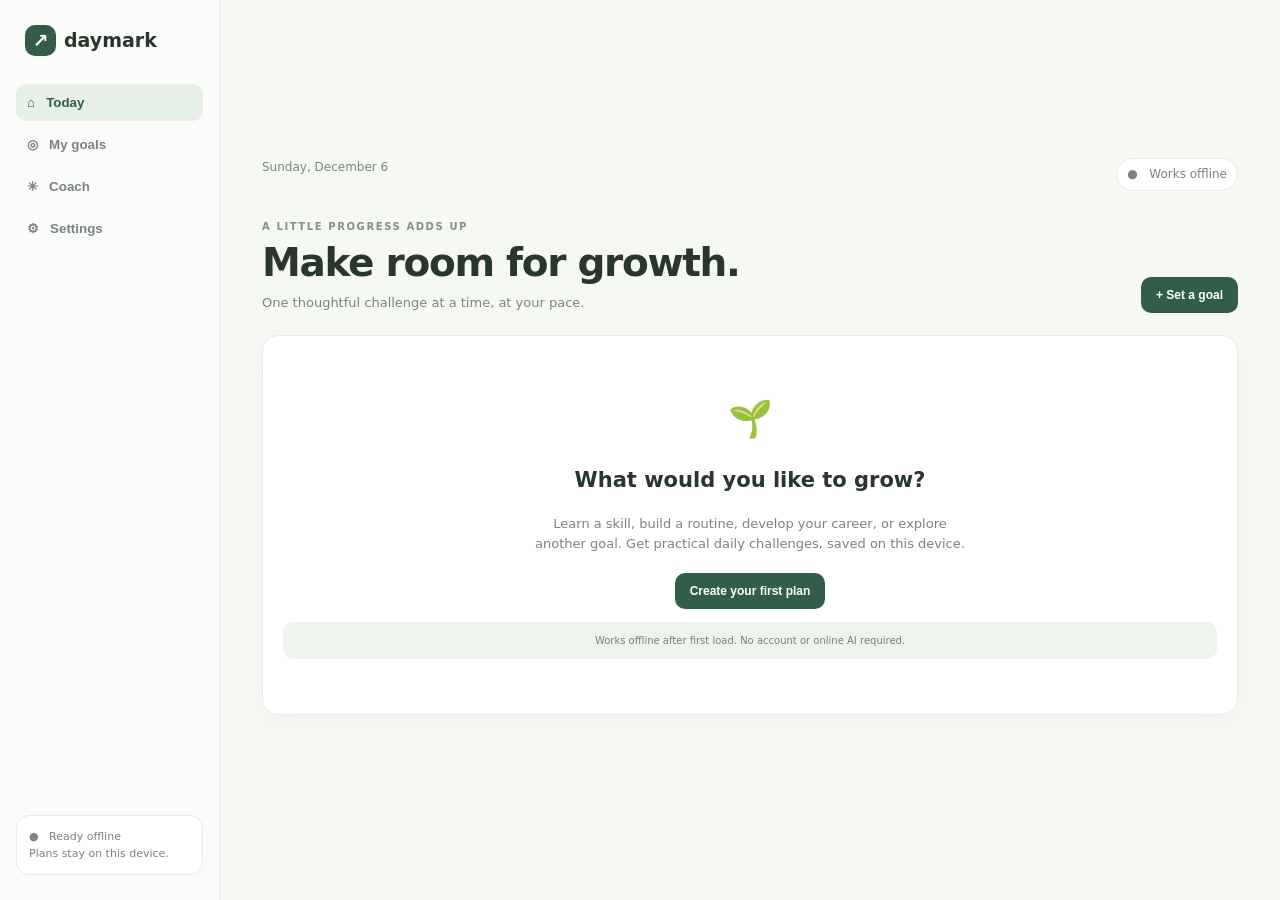
==== index.html @ a89426cc "Add offline Daymark static site" ====
<!doctype html>
<html lang="en"><meta charset="utf-8"><meta name="viewport" content="width=device-width,initial-scale=1"><meta name="theme-color" content="#f6f8f4"><title>Daymark — grow at your pace</title>
<style>
:root{--ink:#28362e;--muted:#78857e;--green:#315d4a;--mint:#e6f0e8;--paper:#f6f8f4;--line:#e6ebe5}*{box-sizing:border-box}body{margin:0;background:var(--paper);color:var(--ink);font:15px/1.55 system-ui,-apple-system,"Segoe UI",sans-serif}.app{min-height:100vh;display:grid;grid-template-columns:220px 1fr}.side{padding:25px 16px;border-right:1px solid var(--line);background:#fbfcfa;display:flex;flex-direction:column}.brand{font-size:19px;font-weight:800;padding:0 9px 28px}.logo{display:inline-grid;place-items:center;background:var(--green);color:white;width:31px;height:31px;border-radius:10px;margin-right:8px}.nav{display:grid;gap:5px}.nav button{border:0;background:none;border-radius:10px;text-align:left;padding:11px;color:var(--muted);font-weight:650;cursor:pointer}.nav button.active,.nav button:hover{background:var(--mint);color:var(--green)}.offline{margin-top:auto;border:1px solid var(--line);background:white;padding:12px;border-radius:13px;color:var(--muted);font-size:11px}.main{width:min(1120px,100%);margin:auto;padding:28px 42px 55px}.top{display:flex;justify-content:space-between;color:var(--muted);font-size:12px;margin-bottom:28px}.pill{background:white;border:1px solid var(--line);border-radius:30px;padding:6px 10px}.welcome{display:flex;justify-content:space-between;align-items:end;gap:15px;margin-bottom:22px}.eyebrow{font-size:10px;letter-spacing:1.6px;color:#829087;font-weight:750}.welcome h1,.title{font-size:clamp(27px,4vw,39px);letter-spacing:-1.3px;line-height:1.15;margin:7px 0}.welcome p,.intro{font-size:13px;color:var(--muted);margin:0}.btn{border:0;background:var(--green);color:white;padding:11px 15px;border-radius:10px;font-size:12px;font-weight:700;cursor:pointer}.btn.light{background:white;color:var(--green);border:1px solid var(--line)}.grid{display:grid;grid-template-columns:1.65fr .8fr;gap:16px}.hero{background:var(--green);color:white;padding:23px;border-radius:18px;min-height:250px}.hero small{font-size:10px;letter-spacing:1px;color:#d5e2d9}.hero h2{font-size:24px;line-height:1.2;margin:18px 0 7px}.hero p{font-size:13px;color:#d9e5dc}.proof{font-size:11px;background:#ffffff16;border-radius:9px;padding:9px;margin-top:14px}.herofoot{display:flex;align-items:center;justify-content:space-between;margin-top:15px;gap:10px}.hero .btn{background:#d9ef8b;color:#29382e}.card{background:white;border:1px solid var(--line);border-radius:16px;padding:18px;box-shadow:0 8px 28px #20322708}.right{display:grid;gap:12px;align-content:start}.card h3{font-size:13px;margin:0}.num{font-size:29px;font-weight:800;margin:10px 0}.bar{height:7px;background:#edf1ec;border-radius:8px;overflow:hidden}.bar i{display:block;height:100%;background:#79a58a}.meta{display:flex;justify-content:space-between;color:var(--muted);font-size:10px;margin-top:8px}.section{display:flex;justify-content:space-between;margin:24px 0 10px}.section h2{font-size:16px;margin:0}.link{border:0;background:none;color:var(--green);font-weight:700;cursor:pointer}.steps{display:grid;gap:8px}.step{display:grid;grid-template-columns:30px 1fr auto;gap:10px;align-items:center;background:white;border:1px solid var(--line);border-radius:12px;padding:11px}.idx{width:29px;height:29px;border-radius:9px;background:#f0f3ef;display:grid;place-items:center;font-size:11px}.step h3{font-size:12px;margin:0}.step p{font-size:10px;color:var(--muted);margin:2px 0 0}.state{font-size:10px;color:var(--muted)}.empty{text-align:center;padding:55px 20px}.empty h2{font-size:21px}.empty p{font-size:13px;color:var(--muted);max-width:430px;margin:0 auto 18px}.note{font-size:10px;color:#748078;background:#eff3ed;padding:11px;border-radius:10px;margin-top:13px}.field{display:grid;gap:6px;margin:13px 0}.field label{font-size:10px;text-transform:uppercase;font-weight:750;letter-spacing:.7px}.field input,.field select,.field textarea,.chatinput{width:100%;padding:11px;border:1px solid var(--line);border-radius:10px;background:#fcfdfb;font:12px system-ui}.form{max-width:720px;padding:23px}.formgrid{display:grid;grid-template-columns:1fr 1fr;gap:4px 15px}.full{grid-column:1/-1}.goals{display:grid;grid-template-columns:repeat(auto-fit,minmax(245px,1fr));gap:12px}.goal{display:flex;align-items:center;justify-content:space-between}.goal small{display:block;color:var(--muted);font-size:10px}.goal button{border:0;background:none;cursor:pointer;color:var(--muted)}.chat{max-width:720px;padding:0;overflow:hidden}.msgs{height:330px;padding:17px;overflow:auto;display:flex;flex-direction:column;gap:10px}.bubble{max-width:82%;background:#eff3ed;border-radius:12px;padding:10px;font-size:12px}.bubble.you{align-self:end;background:var(--green);color:white}.chat form{display:flex;gap:8px;padding:12px;border-top:1px solid var(--line)}.chat form input{flex:1}.settings{max-width:650px}.setting{display:flex;justify-content:space-between;align-items:center;padding:13px 0;border-bottom:1px solid var(--line)}.setting:last-child{border:0}.setting small{display:block;color:var(--muted);font-size:10px}.toast{position:fixed;bottom:20px;left:50%;transform:translate(-50%,15px);opacity:0;background:#24372e;color:white;padding:10px 15px;border-radius:10px;font-size:12px;transition:.2s}.toast.show{opacity:1;transform:translate(-50%,0)}@media(max-width:780px){.app{grid-template-columns:65px 1fr}.side{padding:17px 6px}.brand{font-size:0;padding:0 9px 22px}.nav button{text-align:center;font-size:10px;padding:9px 1px}.main{padding:22px 18px}.grid{grid-template-columns:1fr}.right{grid-template-columns:1fr 1fr}.right>:last-child{grid-column:1/-1}}@media(max-width:540px){.app{display:block}.side{position:fixed;z-index:4;bottom:0;left:0;right:0;height:60px;padding:4px;border:0;border-top:1px solid var(--line)}.brand,.offline{display:none}.nav{display:flex;justify-content:space-around}.nav button{flex:1}.main{padding:17px 13px 78px}.welcome{align-items:start}.welcome .btn{padding:9px;font-size:10px}.hero{padding:18px}.herofoot{align-items:start;flex-direction:column}.right{grid-template-columns:1fr}.right>:last-child{grid-column:auto}.formgrid{grid-template-columns:1fr}.full{grid-column:auto}.step{grid-template-columns:30px 1fr}.state{grid-column:2}}
</style>
<div class="app"><aside class="side"><div class="brand"><span class="logo">↗</span>daymark</div><div class="nav" id="nav"><button class="active" data-page="home">⌂ &nbsp; Today</button><button data-page="goals">◎ &nbsp; My goals</button><button data-page="coach">✳ &nbsp; Coach</button><button data-page="settings">⚙ &nbsp; Settings</button></div><div class="offline">● &nbsp; Ready offline<br>Plans stay on this device.</div></aside><main class="main"><header class="top"><span id="date"></span><span class="pill">● &nbsp; Works offline</span></header><div id="view"></div></main></div><div class="toast" id="toast"></div>
<script>
(()=>{const K="daymark.v1";let D;try{D=JSON.parse(localStorage.getItem(K))||{goals:[],name:"You",chat:[]}}catch{D={goals:[],name:"You",chat:[]}}let page="home";const $=s=>document.querySelector(s),safe=s=>String(s||"").replace(/[&<>"]/g,x=>({"&":"&amp;","<":"&lt;",">":"&gt;",'"':"&quot;"}[x])),save=()=>localStorage.setItem(K,JSON.stringify(D)),now=()=>{let d=new Date;return d.getFullYear()+"-"+String(d.getMonth()+1).padStart(2,"0")+"-"+String(d.getDate()).padStart(2,"0")},elapsed=g=>Math.max(0,Math.floor((new Date(now())-new Date(g.start+"T00:00:00"))/86400000)),stats=g=>({day:Math.min(g.days,elapsed(g)+1),pct:Math.min(100,Math.round(g.done.length/g.days*100))});
const kinds={learning:"Learning",fitness:"Fitness",wellbeing:"Wellbeing",creative:"Creative practice",career:"Career growth",general:"Personal growth"};
const sets={
learning:[["Map your starting point","Write what you know about {g}, what feels unclear, and one outcome you want.","A short baseline note and one question."],["Learn one core idea","Choose a trusted beginner lesson on {g}. Spend {m} minutes on one concept, then explain it in your own words.","A short explanation in your notes."],["Practice with an example","Apply one idea about {g} to a small example. Use a worked example if new to it.","Your example and one thing learned."],["Recall from memory","Close your notes and list key ideas about {g} you remember. Check and correct gaps.","A recall list and one correction."],["Build a tiny project","Make one small artifact using what you learned about {g}. Keep it finishable today.","A saved file, draft, or photo."],["Review and connect","Write how two ideas about {g} connect and where you could use them.","Two connected ideas and one use."],["Rest and reflect","Take a lighter day. Choose one topic to revisit next week.","A short reflection and next topic."]],
fitness:[["Set a comfortable baseline","Note your goal for {g}, available equipment, and how movement feels today. Don’t test your maximum.","A brief baseline note."],["Practice easy movement","Spend {m} minutes on gentle, familiar movement related to {g}. Keep effort comfortable. Stop for pain, dizziness, or unusual breathlessness.","Record movement, time, and how it felt."],["Strength at easy effort","Choose one familiar exercise supporting {g}. Do 2 easy sets, stopping well before strain. Skip anything painful.","Exercise, sets, and comfort level."],["Recover and move gently","Take a recovery day: easy walking or comfortable mobility for {m} minutes. Skip movements that hurt.","What you did and how you feel."],["Repeat and notice","Repeat a familiar, pain-free movement. Focus on steady technique, not doing more.","One thing that felt easier."],["Choose a small progression","Pick one modest change for next week, such as a little more time.","Your change and why it feels manageable."],["Rest and reflect","Rest or take an easy walk. Notice energy, soreness, and enjoyment.","A short recovery check-in."]],
wellbeing:[["Notice your routine","For {g}, note what your day looks like and one small realistic change.","Current routine and chosen change."],["Try one gentle practice","Try a low-risk practice related to {g} for {m} minutes. Stop if it causes discomfort or distress.","What you tried and how it felt."],["Make it easier","Change one small thing in your environment that could support {g}.","Describe the change and if it helped."],["Check in with yourself","Notice how the routine affects you. Keep what feels useful; change what does not.","One useful observation."],["Repeat what worked","Repeat the most manageable practice related to {g}.","What you repeated and why."],["Plan for a busy day","Create a two-minute version of your {g} routine for low-energy days.","Write your fallback plan."],["Reflect and reset","Review the week without judgment. Choose one thing to continue or change.","A next-week intention."]],
creative:[["Collect inspiration","Find three references related to {g}. Note what draws you to each.","Three references and notes."],["Make a rough draft","Spend {m} minutes making a deliberately rough version of something related to {g}.","Save or photograph the draft."],["Practice one technique","Choose one small technique for {g} and practice it slowly for {m} minutes.","A sample and the technique."],["Make a variation","Change one element of an earlier idea related to {g}.","Save both versions and note the change."],["Finish a tiny piece","Choose a small idea you can finish today. Set a {m}-minute timer.","Your finished small piece."],["Review with curiosity","Write one kind observation and one possible improvement.","One observation and next step."],["Rest and gather ideas","Take a break. Save one idea for next week without developing it.","One saved idea."]],
career:[["Define the target","Describe progress in {g}. Choose one skill, role requirement, or work sample to focus on.","A one-sentence target."],["Study one requirement","Review a reliable job description or resource related to {g}. Identify one recurring skill.","The resource and skill noticed."],["Build evidence","Spend {m} minutes creating or improving a small work sample for that skill.","A saved draft or portfolio note."],["Practice your story","Write a short example of a challenge you handled: situation, action, result.","A short draft."],["Get useful feedback","Review your work against one criterion or ask someone you trust. Avoid sharing private information.","One piece of feedback."],["Improve one detail","Make one focused improvement to your sample or story.","A revision and what changed."],["Review and plan","Choose one next action that fits your available time.","A dated next step."]],
general:[["Make the goal concrete","Describe recognizable progress in {g}. Pick one small action today.","A clear outcome and one action."],["Gather what you need","Identify tools, information, or support needed for {g}. Keep research focused.","A short resource list."],["Take a first step","Spend {m} minutes on the smallest useful action toward {g}.","Record what you completed."],["Notice friction","What made {g} easier or harder? Change one practical obstacle if possible.","One obstacle and adjustment."],["Repeat a useful action","Repeat what helped most with {g}, keeping it small enough to finish.","What you repeated and result."],["Create a milestone","Choose a specific, realistic milestone for {g} next week.","A milestone and target day."],["Reflect and reset","Keep one helpful action and adjust one thing that did not fit.","Reflection and next step."]]};
function task(g,n){let a=(sets[g.type]||sets.general)[(n-1)%7],round=Math.floor((n-1)/7);return{title:a[0]+(round?" · Round "+(round+1):""),desc:a[1].replaceAll("{g}",g.title).replaceAll("{m}",g.minutes+" minutes")+(round?" For this round, build on your earlier attempt: change one detail and notice the difference.":""),proof:a[2]}}function esc(s){return safe(s)}function render(){document.querySelectorAll(".nav button").forEach(b=>b.classList.toggle("active",b.dataset.page===page));({home,goals,coach,settings})[page]()}
function home(){let gs=D.goals.filter(g=>g.active),g=gs.find(x=>!x.done.includes(stats(x).day))||gs[0];if(!g){$("#view").innerHTML='<div class="welcome"><div><div class="eyebrow">A LITTLE PROGRESS ADDS UP</div><h1>Make room for growth.</h1><p>One thoughtful challenge at a time, at your pace.</p></div><button class="btn" data-do="new">+ Set a goal</button></div><div class="card empty"><div style="font-size:36px">🌱</div><h2>What would you like to grow?</h2><p>Learn a skill, build a routine, develop your career, or explore another goal. Get practical daily challenges, saved on this device.</p><button class="btn" data-do="new">Create your first plan</button><div class="note">Works offline after first load. No account or online AI required.</div></div>';return}let s=stats(g),c=task(g,s.day),done=g.done.includes(s.day),rows="";for(let n=1;n<=Math.min(4,g.days);n++){let t=task(g,n),d=g.done.includes(n);rows+='<div class="step"><div class="idx">'+(d?"✓":String(n).padStart(2,"0"))+'</div><div><h3>'+esc(t.title)+'</h3><p>'+esc(t.desc.slice(0,105))+'</p></div><span class="state">'+(d?"Done":n===s.day?"Today":"Upcoming")+"</span></div>"}$("#view").innerHTML='<div class="welcome"><div><div class="eyebrow">A LITTLE PROGRESS ADDS UP</div><h1>Good '+(new Date().getHours()<12?"morning":new Date().getHours()<17?"afternoon":"evening")+', '+esc(D.name||"friend")+'.</h1><p>Keep showing up for what matters to you.</p></div><button class="btn" data-do="new">+ New goal</button></div><div class="grid"><div><article class="hero"><small>TODAY · DAY '+s.day+" OF "+g.days+'</small><h2>'+esc(c.title)+'</h2><p>'+esc(c.desc)+'</p><div class="proof"><b>Done when:</b> '+esc(c.proof)+'</div><div class="herofoot"><button class="btn" data-do="done" data-id="'+g.id+'" '+(done?"disabled":"")+'>'+(done?"Completed ✓":"Mark challenge complete")+'</button><span style="font-size:11px;color:#d0dfd5">'+g.minutes+" min · "+esc(g.title)+'</span></div></article><div class="section"><h2>This week</h2><button class="link" data-page="goals">View plans →</button></div><div class="steps">'+rows+'</div><div class="note">Offline prompts from bundled templates—not expert advice. Fitness challenges are gentle by default; stop if something feels wrong.</div></div><div class="right"><div class="card"><h3>Your journey</h3><div class="num">'+g.done.length+' <span style="font-size:12px;font-weight:500;color:#78857d">of '+g.days+' challenges</span></div><div class="bar"><i style="width:'+s.pct+'%"></i></div><div class="meta"><span>Started '+g.start+'</span><span>'+Math.max(0,g.days-elapsed(g))+' days left</span></div></div><div class="card"><h3>🔥 &nbsp;'+streak(g)+' day streak</h3><span style="font-size:10px;color:#78857d">Progress counts, even after a pause.</span></div><div class="card"><div class="eyebrow">YOUR FOCUS</div><p>'+esc(g.title)+'</p><span style="font-size:10px;color:#78857d">'+kinds[g.type]+" · "+g.minutes+' min/day</span><p><button class="link" data-page="coach">Talk through today →</button></p></div></div></div>'}
function streak(g){let n=0,i=elapsed(g)+1;while(i>0&&g.done.includes(Math.min(i,g.days))){n++;i--}return n}
function goals(){let a=D.goals.filter(g=>g.active),html="";a.forEach(g=>html+='<div class="card goal"><div><b>'+esc(g.title)+'</b><small>'+kinds[g.type]+' · '+g.minutes+" min/day · "+g.done.length+"/"+g.days+' complete</small><div class="bar" style="width:175px;margin-top:8px"><i style="width:'+stats(g).pct+'%"></i></div></div><button data-do="delete" data-id="'+g.id+'">×</button></div>');$("#view").innerHTML='<div class="eyebrow">YOUR PERSONAL PATHS</div><div class="welcome"><div><h1 class="title">My goals</h1><p class="intro">Choose a direction. Your plan can change as you do.</p></div><button class="btn" data-do="new">+ Add a goal</button></div><div class="goals">'+(html||'<div class="card empty"><h2>Your goals will live here</h2><p>Start with one meaningful change.</p><button class="btn" data-do="new">Create a goal</button></div>')+'</div><div class="note">Removing a goal erases its plan and progress from this browser.</div>'}
function form(){let types="";Object.keys(kinds).forEach(k=>types+='<option value="'+k+'">'+kinds[k]+"</option>");$("#view").innerHTML='<div class="eyebrow">MAKE A PLAN THAT FITS YOUR LIFE</div><h1 class="title">What would you like to grow?</h1><p class="intro">A few details make your daily challenges more useful.</p><form class="card form" id="goalform"><div class="formgrid"><div class="field full"><label>Your goal</label><input name="goal" required maxlength="120" placeholder="e.g. Learn data analysis, build upper-body strength"></div><div class="field"><label>Area</label><select name="type">'+types+'</select></div><div class="field"><label>Time frame</label><select name="days"><option value="7">1 week</option><option value="30">1 month</option><option value="60" selected>2 months</option><option value="90">3 months</option><option value="180">6 months</option><option value="365">1 year</option></select></div><div class="field"><label>Time per day</label><select name="minutes"><option>10</option><option>20</option><option selected>30</option><option>45</option><option>60</option></select></div><div class="field"><label>Starting point</label><select name="level"><option>Just starting</option><option>Some experience</option><option>Experienced</option></select></div><div class="field full"><label>What should we take into account? (optional)</label><textarea name="context" maxlength="500" placeholder="Schedule, equipment, resources, preferences, or constraints"></textarea></div></div><button class="btn">Build my plan →</button> <button class="btn light" type="button" data-page="home">Cancel</button><div class="note">Plans use offline templates and your inputs. Practical prompts, not expert or medical advice.</div></form>'}
function coach(){let html=D.chat.map(m=>'<div class="bubble '+(m.you?"you":"")+'">'+esc(m.text)+"</div>").join("");$("#view").innerHTML='<div class="eyebrow">A THOUGHTFUL CHECK-IN</div><h1 class="title">Your coach</h1><p class="intro">An offline reflection guide to make the next step manageable.</p><div class="card chat"><div class="msgs" id="msgs">'+(html||'<div class="bubble">Hi! I can help you reflect on your goal, make a task smaller, or think through a missed day. I use your saved plan and fixed offline prompts.</div>')+'</div><form id="chatform"><input class="chatinput" name="msg" maxlength="500" placeholder="What’s on your mind?" required><button class="btn">Send</button></form></div><div class="note">Fixed offline responses; no AI-generated facts. For specialist questions, consult a trusted source or qualified professional.</div>'}
function settings(){$("#view").innerHTML='<div class="eyebrow">YOUR DEVICE, YOUR DATA</div><h1 class="title">Settings</h1><p class="intro">No account needed. Plans and progress are stored in this browser.</p><div class="card form settings"><div class="setting"><div><b>Display name</b><small>Stored on this device.</small></div><input id="name" value="'+esc(D.name)+'"></div><div class="setting"><div><b>Download a backup</b><small>Export goals and progress as JSON.</small></div><button class="btn light" data-do="export">Export</button></div><div class="setting"><div><b>Restore a backup</b><small>Load a saved Daymark file.</small></div><label class="btn light">Choose file<input id="restore" type="file" accept="application/json" hidden></label></div><div class="setting"><div><b>Clear local data</b><small>Remove goals, plans, and check-ins.</small></div><button class="btn light" data-do="clear">Clear data</button></div></div><div class="note">Data does not sync between devices. Export a backup before clearing browser data.</div>'}
function answer(s){let m=s.toLowerCase(),g=D.goals.find(x=>x.active);if(/miss|skip|behind|failed/.test(m))return"A missed day does not erase progress. Resume with the next planned challenge, or make today’s version smaller. Try a five-minute first step.";if(/hard|difficult|overwhelm|too much/.test(m))return"Try just the first five minutes, split the task, or edit your daily time budget.";if(/easy|advanced|too simple/.test(m))return"Deepen the task by explaining an idea from memory, adding one constraint, or creating a harder example.";if(/offline|private|work/.test(m))return"Your data is saved in this browser on this device. Challenges come from bundled templates; there is no server or online AI chat. Export a backup before clearing browser data.";if(g){let t=task(g,stats(g).day);return'Your focus is "'+g.title+'." Today: '+t.title+". "+t.desc+" Complete it by: "+t.proof}return"Tell me what you want to grow, or create a goal first. I can help make the next step smaller."}
document.querySelectorAll(".nav button").forEach(b=>b.onclick=()=>{page=b.dataset.page;render()});document.body.addEventListener("click",e=>{let b=e.target.closest("[data-do],[data-page]");if(!b)return;if(b.dataset.page){page=b.dataset.page;render()}if(b.dataset.do==="new")form();if(b.dataset.do==="done"){let g=D.goals.find(x=>x.id===b.dataset.id),n=stats(g).day;if(!g.done.includes(n))g.done.push(n);save();render();toast("Challenge complete. Nice work!")}if(b.dataset.do==="delete"){let g=D.goals.find(x=>x.id===b.dataset.id);if(confirm("Remove "+g.title+" and its progress?")){D.goals=D.goals.filter(x=>x!==g);save();render()}}if(b.dataset.do==="export"){let a=document.createElement("a");a.href=URL.createObjectURL(new Blob([JSON.stringify(D,null,2)],{type:"application/json"}));a.download="daymark-backup.json";a.click()}if(b.dataset.do==="clear"&&confirm("Clear all saved goals and progress?")){D={goals:[],name:"You",chat:[]};save();render()}});document.body.addEventListener("submit",e=>{if(e.target.id==="goalform"){e.preventDefault();let f=new FormData(e.target),title=String(f.get("goal")).trim();D.goals.unshift({id:Math.random().toString(36).slice(2),title,type:f.get("type"),days:+f.get("days"),minutes:+f.get("minutes"),level:f.get("level"),context:f.get("context"),start:now(),done:[],active:true});save();page="home";render();toast("Plan ready. Start small!")}if(e.target.id==="chatform"){e.preventDefault();let msg=new FormData(e.target).get("msg");D.chat.push({you:true,text:msg},{you:false,text:answer(msg)});D.chat=D.chat.slice(-40);save();render()}});document.body.addEventListener("change",e=>{if(e.target.id==="name"){D.name=e.target.value.trim()||"You";save()}if(e.target.id==="restore"&&e.target.files[0]){let r=new FileReader;r.onload=()=>{try{let d=JSON.parse(r.result);if(!Array.isArray(d.goals))throw 0;D=d;save();render()}catch{toast("Could not read backup")}};r.readAsText(e.target.files[0])}});function toast(s){let x=$("#toast");x.textContent=s;x.classList.add("show");setTimeout(()=>x.classList.remove("show"),2200)}$("#date").textContent=new Intl.DateTimeFormat(undefined,{weekday:"long",month:"long",day:"numeric"}).format(new Date);render()})();
</script><script>if("serviceWorker"in navigator)window.addEventListener("load",()=>navigator.serviceWorker.register("./sw.js"));</script></body></html>
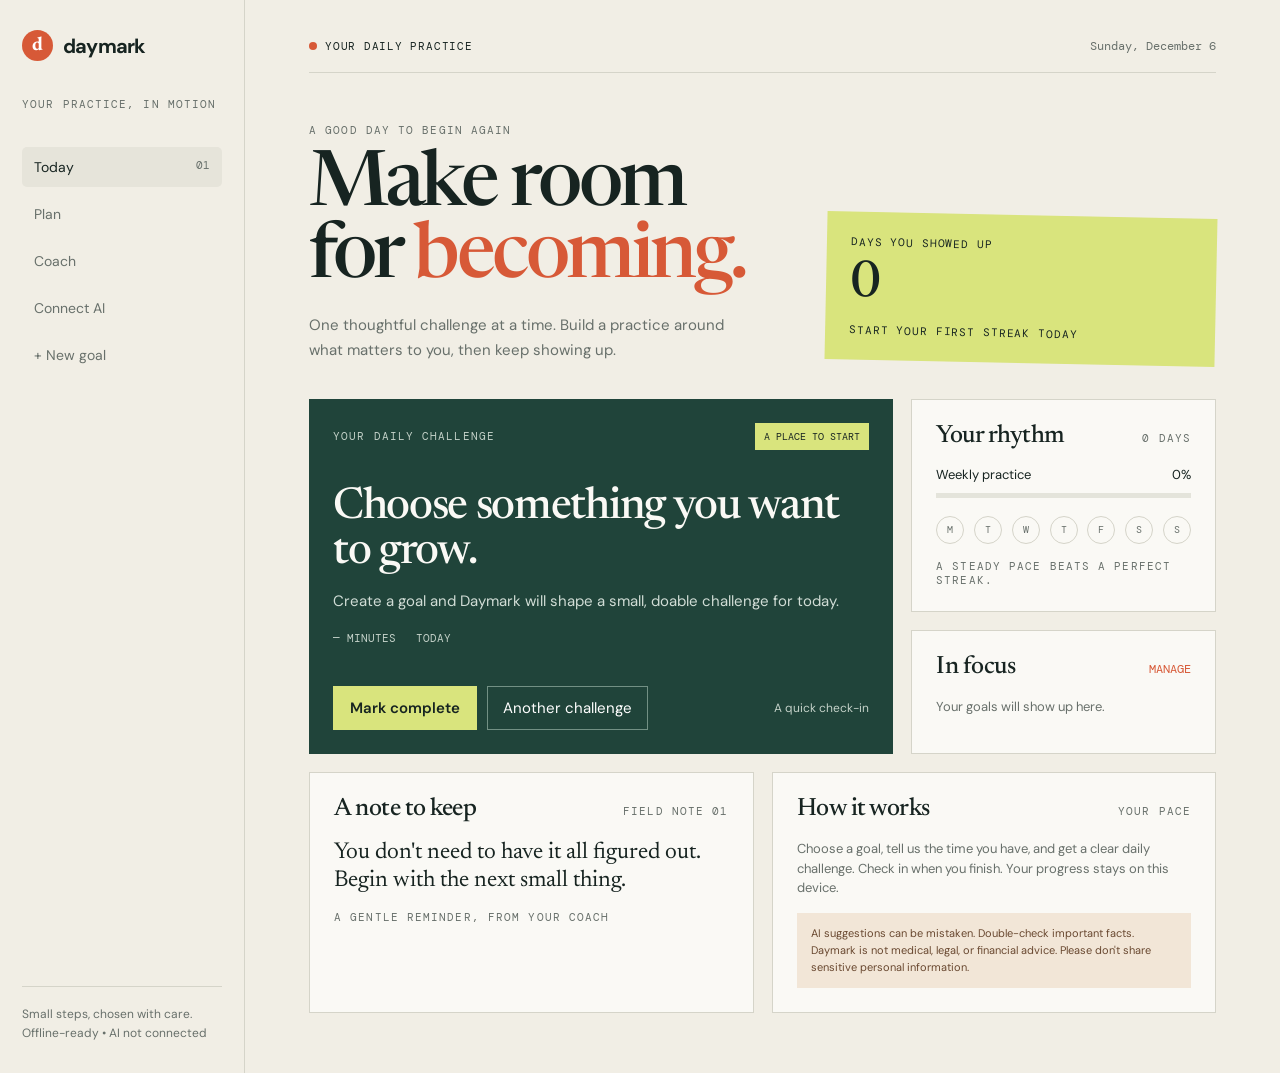
==== commit 6dc2b1ec: "Redesign Daymark and add AI backend Add a distinct responsive goal-coaching interface, offline sugge" ====
--- a/index.html
+++ b/index.html
@@ -1,26 +1,44 @@
 <!doctype html>
-<html lang="en"><meta charset="utf-8"><meta name="viewport" content="width=device-width,initial-scale=1"><meta name="theme-color" content="#f6f8f4"><title>Daymark — grow at your pace</title>
+<html lang="en">
+<head>
+<meta charset="utf-8"><meta name="viewport" content="width=device-width,initial-scale=1"><meta name="theme-color" content="#f1eee5"><meta name="description" content="A practical, personal system for making progress on the things you care about."><title>Daymark — make a little progress</title><link rel="manifest" href="manifest.webmanifest"><link rel="preconnect" href="https://fonts.googleapis.com"><link rel="preconnect" href="https://fonts.gstatic.com" crossorigin><link href="https://fonts.googleapis.com/css2?family=DM+Mono:wght@400;500&family=DM+Sans:wght@400;500;600;700&family=Newsreader:opsz,wght@6..72,400;6..72,500;6..72,600&display=swap" rel="stylesheet">
 <style>
-:root{--ink:#28362e;--muted:#78857e;--green:#315d4a;--mint:#e6f0e8;--paper:#f6f8f4;--line:#e6ebe5}*{box-sizing:border-box}body{margin:0;background:var(--paper);color:var(--ink);font:15px/1.55 system-ui,-apple-system,"Segoe UI",sans-serif}.app{min-height:100vh;display:grid;grid-template-columns:220px 1fr}.side{padding:25px 16px;border-right:1px solid var(--line);background:#fbfcfa;display:flex;flex-direction:column}.brand{font-size:19px;font-weight:800;padding:0 9px 28px}.logo{display:inline-grid;place-items:center;background:var(--green);color:white;width:31px;height:31px;border-radius:10px;margin-right:8px}.nav{display:grid;gap:5px}.nav button{border:0;background:none;border-radius:10px;text-align:left;padding:11px;color:var(--muted);font-weight:650;cursor:pointer}.nav button.active,.nav button:hover{background:var(--mint);color:var(--green)}.offline{margin-top:auto;border:1px solid var(--line);background:white;padding:12px;border-radius:13px;color:var(--muted);font-size:11px}.main{width:min(1120px,100%);margin:auto;padding:28px 42px 55px}.top{display:flex;justify-content:space-between;color:var(--muted);font-size:12px;margin-bottom:28px}.pill{background:white;border:1px solid var(--line);border-radius:30px;padding:6px 10px}.welcome{display:flex;justify-content:space-between;align-items:end;gap:15px;margin-bottom:22px}.eyebrow{font-size:10px;letter-spacing:1.6px;color:#829087;font-weight:750}.welcome h1,.title{font-size:clamp(27px,4vw,39px);letter-spacing:-1.3px;line-height:1.15;margin:7px 0}.welcome p,.intro{font-size:13px;color:var(--muted);margin:0}.btn{border:0;background:var(--green);color:white;padding:11px 15px;border-radius:10px;font-size:12px;font-weight:700;cursor:pointer}.btn.light{background:white;color:var(--green);border:1px solid var(--line)}.grid{display:grid;grid-template-columns:1.65fr .8fr;gap:16px}.hero{background:var(--green);color:white;padding:23px;border-radius:18px;min-height:250px}.hero small{font-size:10px;letter-spacing:1px;color:#d5e2d9}.hero h2{font-size:24px;line-height:1.2;margin:18px 0 7px}.hero p{font-size:13px;color:#d9e5dc}.proof{font-size:11px;background:#ffffff16;border-radius:9px;padding:9px;margin-top:14px}.herofoot{display:flex;align-items:center;justify-content:space-between;margin-top:15px;gap:10px}.hero .btn{background:#d9ef8b;color:#29382e}.card{background:white;border:1px solid var(--line);border-radius:16px;padding:18px;box-shadow:0 8px 28px #20322708}.right{display:grid;gap:12px;align-content:start}.card h3{font-size:13px;margin:0}.num{font-size:29px;font-weight:800;margin:10px 0}.bar{height:7px;background:#edf1ec;border-radius:8px;overflow:hidden}.bar i{display:block;height:100%;background:#79a58a}.meta{display:flex;justify-content:space-between;color:var(--muted);font-size:10px;margin-top:8px}.section{display:flex;justify-content:space-between;margin:24px 0 10px}.section h2{font-size:16px;margin:0}.link{border:0;background:none;color:var(--green);font-weight:700;cursor:pointer}.steps{display:grid;gap:8px}.step{display:grid;grid-template-columns:30px 1fr auto;gap:10px;align-items:center;background:white;border:1px solid var(--line);border-radius:12px;padding:11px}.idx{width:29px;height:29px;border-radius:9px;background:#f0f3ef;display:grid;place-items:center;font-size:11px}.step h3{font-size:12px;margin:0}.step p{font-size:10px;color:var(--muted);margin:2px 0 0}.state{font-size:10px;color:var(--muted)}.empty{text-align:center;padding:55px 20px}.empty h2{font-size:21px}.empty p{font-size:13px;color:var(--muted);max-width:430px;margin:0 auto 18px}.note{font-size:10px;color:#748078;background:#eff3ed;padding:11px;border-radius:10px;margin-top:13px}.field{display:grid;gap:6px;margin:13px 0}.field label{font-size:10px;text-transform:uppercase;font-weight:750;letter-spacing:.7px}.field input,.field select,.field textarea,.chatinput{width:100%;padding:11px;border:1px solid var(--line);border-radius:10px;background:#fcfdfb;font:12px system-ui}.form{max-width:720px;padding:23px}.formgrid{display:grid;grid-template-columns:1fr 1fr;gap:4px 15px}.full{grid-column:1/-1}.goals{display:grid;grid-template-columns:repeat(auto-fit,minmax(245px,1fr));gap:12px}.goal{display:flex;align-items:center;justify-content:space-between}.goal small{display:block;color:var(--muted);font-size:10px}.goal button{border:0;background:none;cursor:pointer;color:var(--muted)}.chat{max-width:720px;padding:0;overflow:hidden}.msgs{height:330px;padding:17px;overflow:auto;display:flex;flex-direction:column;gap:10px}.bubble{max-width:82%;background:#eff3ed;border-radius:12px;padding:10px;font-size:12px}.bubble.you{align-self:end;background:var(--green);color:white}.chat form{display:flex;gap:8px;padding:12px;border-top:1px solid var(--line)}.chat form input{flex:1}.settings{max-width:650px}.setting{display:flex;justify-content:space-between;align-items:center;padding:13px 0;border-bottom:1px solid var(--line)}.setting:last-child{border:0}.setting small{display:block;color:var(--muted);font-size:10px}.toast{position:fixed;bottom:20px;left:50%;transform:translate(-50%,15px);opacity:0;background:#24372e;color:white;padding:10px 15px;border-radius:10px;font-size:12px;transition:.2s}.toast.show{opacity:1;transform:translate(-50%,0)}@media(max-width:780px){.app{grid-template-columns:65px 1fr}.side{padding:17px 6px}.brand{font-size:0;padding:0 9px 22px}.nav button{text-align:center;font-size:10px;padding:9px 1px}.main{padding:22px 18px}.grid{grid-template-columns:1fr}.right{grid-template-columns:1fr 1fr}.right>:last-child{grid-column:1/-1}}@media(max-width:540px){.app{display:block}.side{position:fixed;z-index:4;bottom:0;left:0;right:0;height:60px;padding:4px;border:0;border-top:1px solid var(--line)}.brand,.offline{display:none}.nav{display:flex;justify-content:space-around}.nav button{flex:1}.main{padding:17px 13px 78px}.welcome{align-items:start}.welcome .btn{padding:9px;font-size:10px}.hero{padding:18px}.herofoot{align-items:start;flex-direction:column}.right{grid-template-columns:1fr}.right>:last-child{grid-column:auto}.formgrid{grid-template-columns:1fr}.full{grid-column:auto}.step{grid-template-columns:30px 1fr}.state{grid-column:2}}
-</style>
-<div class="app"><aside class="side"><div class="brand"><span class="logo">↗</span>daymark</div><div class="nav" id="nav"><button class="active" data-page="home">⌂ &nbsp; Today</button><button data-page="goals">◎ &nbsp; My goals</button><button data-page="coach">✳ &nbsp; Coach</button><button data-page="settings">⚙ &nbsp; Settings</button></div><div class="offline">● &nbsp; Ready offline<br>Plans stay on this device.</div></aside><main class="main"><header class="top"><span id="date"></span><span class="pill">● &nbsp; Works offline</span></header><div id="view"></div></main></div><div class="toast" id="toast"></div>
+:root{--paper:#f1eee5;--white:#faf9f5;--ink:#172421;--muted:#68706b;--line:#d5d4c9;--orange:#d75937;--lime:#d9e47d;--forest:#20443a;--serif:'Newsreader',Georgia,serif;--sans:'DM Sans',Arial,sans-serif;--mono:'DM Mono',monospace}*{box-sizing:border-box}body{margin:0;background:var(--paper);color:var(--ink);font-family:var(--sans);font-size:15px}button,input,textarea,select{font:inherit}button{cursor:pointer}.shell{min-height:100vh;max-width:1500px;margin:auto;display:grid;grid-template-columns:245px 1fr}.rail{border-right:1px solid var(--line);padding:30px 22px;display:flex;flex-direction:column;gap:36px}.brand{display:flex;align-items:center;gap:10px;font-weight:700;letter-spacing:-.04em;font-size:20px}.brand-mark{background:var(--orange);color:#fff;width:31px;height:31px;display:grid;place-items:center;border-radius:50%;font-family:var(--serif);font-size:19px}.micro{font:11px var(--mono);text-transform:uppercase;letter-spacing:.1em;color:var(--muted)}.nav{display:grid;gap:7px}.nav button{border:0;background:none;text-align:left;padding:11px 12px;color:var(--muted);border-radius:5px;font-size:14px}.nav button.active,.nav button:hover{background:#e6e4da;color:var(--ink)}.nav button span{float:right;font:11px var(--mono);color:var(--muted)}.rail-bottom{margin-top:auto;border-top:1px solid var(--line);padding-top:18px;color:var(--muted);font-size:12px;line-height:1.6}.content{max-width:1200px;width:100%;margin:auto;padding:38px clamp(22px,5vw,72px) 60px}.topline{display:flex;justify-content:space-between;align-items:center;padding-bottom:18px;border-bottom:1px solid var(--line)}.status{display:flex;align-items:center;gap:8px;font:11px var(--mono);text-transform:uppercase;letter-spacing:.07em}.dot{width:8px;height:8px;background:var(--orange);border-radius:50%}.date{font:12px var(--mono);color:var(--muted)}.hero{display:grid;grid-template-columns:1.1fr .9fr;gap:40px;padding:50px 0 36px;align-items:end}.hero h1{font:500 clamp(42px,6vw,78px)/.94 var(--serif);letter-spacing:-.045em;margin:14px 0 18px;max-width:620px}.hero h1 em{color:var(--orange);font-style:normal}.hero p{line-height:1.65;color:var(--muted);max-width:450px;margin:0}.streak{background:var(--lime);padding:23px 24px;min-height:148px;display:flex;flex-direction:column;justify-content:space-between;transform:rotate(1.2deg)}.streak strong{font:500 51px/.9 var(--serif);letter-spacing:-.05em}.streak small{font:11px var(--mono);text-transform:uppercase;letter-spacing:.08em}.grid{display:grid;grid-template-columns:minmax(0,1.38fr) minmax(250px,.72fr);gap:18px}.panel{border:1px solid var(--line);background:var(--white);padding:24px}.task{background:var(--forest);color:var(--white);border:0;min-height:340px;display:flex;flex-direction:column}.task-top{display:flex;justify-content:space-between;align-items:center}.task .micro{color:#c3d1c8}.badge{background:var(--lime);color:var(--ink);font:10px var(--mono);padding:7px 9px;text-transform:uppercase}.task h2{font:500 clamp(29px,4vw,44px)/1.03 var(--serif);letter-spacing:-.03em;margin:36px 0 12px;max-width:630px}.task .detail{color:#d1ddd6;line-height:1.6;max-width:580px}.task-meta{display:flex;gap:20px;color:#c3d1c8;font:11px var(--mono);text-transform:uppercase;margin:18px 0}.task-actions{margin-top:auto;display:flex;gap:10px;align-items:center;padding-top:20px}.primary{background:var(--lime);color:var(--ink);border:0;padding:12px 17px;font-weight:600}.secondary{background:transparent;border:1px solid #729084;color:white;padding:11px 15px}.tiny{font-size:12px;color:#c3d1c8;margin-left:auto}.side{display:grid;gap:18px;align-content:start}.section-head{display:flex;align-items:baseline;justify-content:space-between;margin:0 0 17px}.section-head h3{font:500 25px var(--serif);margin:0;letter-spacing:-.02em}.progress-line{height:5px;background:#e4e4db;margin:10px 0 18px}.progress-line i{display:block;height:100%;width:0;background:var(--orange);transition:width .3s}.progress-row{display:flex;justify-content:space-between;font-size:13px}.week{display:flex;gap:7px;justify-content:space-between;margin:15px 0}.day{width:28px;height:28px;border:1px solid var(--line);border-radius:50%;display:grid;place-items:center;font:10px var(--mono);color:var(--muted)}.day.done{background:var(--forest);color:white;border-color:var(--forest)}.quote{font:400 23px/1.18 var(--serif);margin:4px 0 16px}.goal-row{display:flex;gap:13px;align-items:flex-start;border-top:1px solid var(--line);padding:15px 0}.goal-icon{width:31px;height:31px;background:#e8e6da;display:grid;place-items:center;font:14px var(--serif)}.goal-title{font-weight:600;font-size:13px}.goal-sub{color:var(--muted);font-size:11px;margin-top:4px}.goal-row button{margin-left:auto;background:none;border:0;color:var(--muted)}.coach{display:flex;gap:12px;align-items:flex-start}.coach-icon{width:28px;height:28px;border-radius:50%;background:var(--orange);color:white;display:grid;place-items:center;font-family:var(--serif)}.coach p{font:16px/1.35 var(--serif);margin:2px 0;color:var(--ink)}.coach small{color:var(--muted);font-size:11px}.lower{display:grid;grid-template-columns:1fr 1fr;gap:18px;margin-top:18px}.link-button{background:none;border:0;color:var(--orange);font:12px var(--mono);padding:0}.view{display:none}.view.active{display:block}.form-row{display:grid;gap:8px;margin:16px 0}.form-row label{font-size:12px;font-weight:600}.form-row input,.form-row textarea,.form-row select{width:100%;background:var(--white);border:1px solid var(--line);padding:12px;color:var(--ink);border-radius:0}.form-row textarea{min-height:84px;resize:vertical}.form-grid{display:grid;grid-template-columns:1fr 1fr;gap:12px}.plan-item{border-top:1px solid var(--line);padding:14px 0;display:grid;grid-template-columns:58px 1fr;gap:10px}.plan-item strong{font:11px var(--mono);color:var(--orange)}.plan-item p{margin:0;font-size:13px;line-height:1.55}.chat-log{height:310px;overflow:auto;padding:6px 0}.bubble{padding:12px 14px;margin:9px 0;max-width:85%;line-height:1.55;font-size:13px;background:#e8e6dc}.bubble.user{margin-left:auto;background:var(--forest);color:white}.chat-send{display:flex;gap:8px}.chat-send input{flex:1;min-width:0;background:var(--white);border:1px solid var(--line);padding:12px}.notice{background:#f2e6d7;color:#694830;padding:12px 14px;font-size:11px;line-height:1.55;margin-top:15px}.toast{position:fixed;bottom:20px;left:50%;transform:translateX(-50%);background:var(--ink);color:white;padding:11px 16px;font-size:12px;display:none;z-index:5}.modal{position:fixed;inset:0;background:#17242199;display:none;place-items:center;padding:20px;z-index:4}.modal.open{display:grid}.modal-card{width:min(540px,100%);background:var(--paper);padding:28px}.modal-card h2{font:500 36px var(--serif);margin:8px 0}.close{float:right;border:0;background:none;font-size:21px}.empty{font-size:13px;color:var(--muted);line-height:1.5}.status-note{font-size:11px;color:var(--muted);line-height:1.55;margin-top:10px}@media(max-width:850px){.shell{grid-template-columns:1fr}.rail{padding:14px 18px;border-right:0;border-bottom:1px solid var(--line);gap:12px}.brand{font-size:18px}.nav{display:flex;overflow:auto;gap:3px}.nav button{white-space:nowrap;padding:9px}.rail-bottom{display:none}.content{padding-top:22px}.hero{padding:34px 0 25px;gap:22px}.grid{grid-template-columns:1fr}.side{grid-template-columns:1fr 1fr}.lower{grid-template-columns:1fr}}@media(max-width:560px){.hero{grid-template-columns:1fr}.streak{min-height:100px;transform:none}.side{grid-template-columns:1fr}.content{padding-left:16px;padding-right:16px}.panel{padding:19px}.task{min-height:370px}.topline{gap:10px}.date{text-align:right}.form-grid{grid-template-columns:1fr}}
+</style></head>
+<body><div class="shell"><aside class="rail"><div class="brand"><span class="brand-mark">d</span> daymark</div><div class="micro">Your practice, in motion</div><nav class="nav" aria-label="Main navigation"><button class="active" data-view="today">Today <span>01</span></button><button data-view="plan">Plan</button><button data-view="coach">Coach</button><button data-view="connect">Connect AI</button><button id="newGoalNav">+ New goal</button></nav><div class="rail-bottom">Small steps, chosen with care.<br><span id="connectionLabel">Offline-ready • AI not connected</span></div></aside>
+<main class="content"><div class="topline"><div class="status"><i class="dot"></i><span id="modeLabel">Your daily practice</span></div><div class="date" id="todayDate"></div></div>
+<section class="view active" id="view-today"><div class="hero"><div><div class="micro">A good day to begin again</div><h1>Make room for <em>becoming.</em></h1><p>One thoughtful challenge at a time. Build a practice around what matters to you, then keep showing up.</p></div><div class="streak"><small>Days you showed up</small><strong id="streak">0</strong><small id="streakCaption">Start your first streak today</small></div></div>
+<div class="grid"><article class="panel task"><div class="task-top"><span class="micro" id="taskGoal">YOUR DAILY CHALLENGE</span><span class="badge" id="taskBadge">A place to start</span></div><h2 id="taskTitle">Choose something you want to grow.</h2><div class="detail" id="taskDetail">Create a goal and Daymark will shape a small, doable challenge for today.</div><div class="task-meta"><span id="taskTime">— minutes</span><span id="taskType">Today</span></div><div class="task-actions"><button class="primary" id="completeTask">Mark complete</button><button class="secondary" id="newChallenge">Another challenge</button><span class="tiny" id="verifyText">A quick check-in</span></div></article>
+<div class="side"><article class="panel"><div class="section-head"><h3>Your rhythm</h3><span class="micro" id="progressCount">0 days</span></div><div class="progress-row"><span>Weekly practice</span><span id="weekPercent">0%</span></div><div class="progress-line"><i id="weekBar"></i></div><div class="week" id="weekDots"></div><div class="micro">A steady pace beats a perfect streak.</div></article><article class="panel"><div class="section-head"><h3>In focus</h3><button class="link-button" id="manageGoals">MANAGE</button></div><div id="goalList"><p class="empty">Your goals will show up here.</p></div></article></div></div>
+<div class="lower"><article class="panel"><div class="section-head"><h3>A note to keep</h3><span class="micro">FIELD NOTE 01</span></div><p class="quote" id="coachNote">You don't need to have it all figured out. Begin with the next small thing.</p><div class="micro">A gentle reminder, from your coach</div></article><article class="panel"><div class="section-head"><h3>How it works</h3><span class="micro">YOUR PACE</span></div><p class="empty">Choose a goal, tell us the time you have, and get a clear daily challenge. Check in when you finish. Your progress stays on this device.</p><div class="notice">AI suggestions can be mistaken. Double-check important facts. Daymark is not medical, legal, or financial advice. Please don't share sensitive personal information.</div></article></div></section>
+<section class="view" id="view-plan"><div class="hero" style="grid-template-columns:1fr;padding-bottom:25px"><div><div class="micro">The longer view</div><h1 style="font-size:clamp(42px,6vw,68px)">A plan with <em>breathing room.</em></h1><p>Small milestones give your daily practice a direction, without turning growth into a race.</p></div></div><article class="panel"><div class="section-head"><h3 id="planHeading">Your plan</h3><button class="link-button" id="refreshPlan">BUILD PLAN</button></div><div id="planBody"><p class="empty">Add a goal to build your plan.</p></div></article></section>
+<section class="view" id="view-coach"><div class="hero" style="grid-template-columns:1fr;padding-bottom:25px"><div><div class="micro">Think it through together</div><h1 style="font-size:clamp(42px,6vw,68px)">A coach for your <em>next step.</em></h1><p>Ask for help adapting a task, breaking through a block, or reflecting on how it went.</p></div></div><article class="panel"><div class="section-head"><h3>Conversation</h3><span class="micro" id="chatStatus">LOCAL COACH</span></div><div id="chatLog" class="chat-log"><div class="bubble">Tell me what you're working toward. We can make the next step clearer and more manageable.</div></div><form class="chat-send" id="chatForm"><input id="chatInput" maxlength="1000" placeholder="What would help right now?" aria-label="Message your coach"><button class="primary">Send</button></form><div class="notice">Your messages are sent to the configured AI service when available. Avoid health details or anything private. Guidance may be inaccurate.</div></article></section>
+<section class="view" id="view-connect"><div class="hero" style="grid-template-columns:1fr;padding-bottom:25px"><div><div class="micro">The hosted coach</div><h1 style="font-size:clamp(42px,6vw,68px)">Connect your <em>AI service.</em></h1><p>Paste the public URL of your Render service. The provider key stays on the server and is never entered here.</p></div></div><article class="panel"><div class="section-head"><h3>Render connection</h3><span class="micro" id="connectionState">NOT CONNECTED</span></div><form id="connectForm"><div class="form-row"><label for="serviceUrl">Service URL</label><input id="serviceUrl" type="url" placeholder="https://your-service.onrender.com" maxlength="200"></div><button class="primary">Save and connect</button> <button class="secondary" id="disconnectAI" type="button" style="color:var(--ink);border-color:var(--line)">Disconnect</button></form><p class="status-note">The service may take about a minute to wake up after being idle. Your progress is stored in this browser; only the goal and message needed for a request are sent to the AI service. The model provider may process inputs under its own data policy.</p><div class="notice">Free models and hosting have usage limits and may change. AI can make mistakes; check important information. Don't include private or sensitive details.</div></article></section></main></div><div class="toast" id="toast" role="status"></div>
+<div class="modal" id="goalModal" role="dialog" aria-modal="true" aria-labelledby="goalModalTitle"><div class="modal-card"><button class="close" id="closeModal" aria-label="Close">×</button><div class="micro">Set an intention</div><h2 id="goalModalTitle">What would you like to grow?</h2><form id="goalForm"><div class="form-row"><label for="goalName">Your goal</label><input id="goalName" required maxlength="100" placeholder="e.g. Learn data analysis, build upper body strength"></div><div class="form-grid"><div class="form-row"><label for="goalDays">How long?</label><input id="goalDays" type="number" min="1" max="365" value="60" required></div><div class="form-row"><label for="goalUnit">Time unit</label><select id="goalUnit"><option value="days">days</option><option value="weeks">weeks</option><option value="months" selected>months</option></select></div></div><div class="form-row"><label for="goalLevel">Starting point</label><select id="goalLevel"><option>New to this</option><option>Some experience</option><option>Returning after a break</option><option>Experienced</option></select></div><div class="form-row"><label for="goalTime">Time most days</label><select id="goalTime"><option value="15">About 15 minutes</option><option value="30" selected>About 30 minutes</option><option value="45">About 45 minutes</option><option value="60">An hour or more</option></select></div><button class="primary" type="submit">Make my plan</button><p class="status-note">For fitness goals, include only general preferences. Don't add medical history. AI plans are suggestions; check with a qualified professional before starting strenuous exercise.</p></form></div></div>
 <script>
-(()=>{const K="daymark.v1";let D;try{D=JSON.parse(localStorage.getItem(K))||{goals:[],name:"You",chat:[]}}catch{D={goals:[],name:"You",chat:[]}}let page="home";const $=s=>document.querySelector(s),safe=s=>String(s||"").replace(/[&<>"]/g,x=>({"&":"&amp;","<":"&lt;",">":"&gt;",'"':"&quot;"}[x])),save=()=>localStorage.setItem(K,JSON.stringify(D)),now=()=>{let d=new Date;return d.getFullYear()+"-"+String(d.getMonth()+1).padStart(2,"0")+"-"+String(d.getDate()).padStart(2,"0")},elapsed=g=>Math.max(0,Math.floor((new Date(now())-new Date(g.start+"T00:00:00"))/86400000)),stats=g=>({day:Math.min(g.days,elapsed(g)+1),pct:Math.min(100,Math.round(g.done.length/g.days*100))});
-const kinds={learning:"Learning",fitness:"Fitness",wellbeing:"Wellbeing",creative:"Creative practice",career:"Career growth",general:"Personal growth"};
-const sets={
-learning:[["Map your starting point","Write what you know about {g}, what feels unclear, and one outcome you want.","A short baseline note and one question."],["Learn one core idea","Choose a trusted beginner lesson on {g}. Spend {m} minutes on one concept, then explain it in your own words.","A short explanation in your notes."],["Practice with an example","Apply one idea about {g} to a small example. Use a worked example if new to it.","Your example and one thing learned."],["Recall from memory","Close your notes and list key ideas about {g} you remember. Check and correct gaps.","A recall list and one correction."],["Build a tiny project","Make one small artifact using what you learned about {g}. Keep it finishable today.","A saved file, draft, or photo."],["Review and connect","Write how two ideas about {g} connect and where you could use them.","Two connected ideas and one use."],["Rest and reflect","Take a lighter day. Choose one topic to revisit next week.","A short reflection and next topic."]],
-fitness:[["Set a comfortable baseline","Note your goal for {g}, available equipment, and how movement feels today. Don’t test your maximum.","A brief baseline note."],["Practice easy movement","Spend {m} minutes on gentle, familiar movement related to {g}. Keep effort comfortable. Stop for pain, dizziness, or unusual breathlessness.","Record movement, time, and how it felt."],["Strength at easy effort","Choose one familiar exercise supporting {g}. Do 2 easy sets, stopping well before strain. Skip anything painful.","Exercise, sets, and comfort level."],["Recover and move gently","Take a recovery day: easy walking or comfortable mobility for {m} minutes. Skip movements that hurt.","What you did and how you feel."],["Repeat and notice","Repeat a familiar, pain-free movement. Focus on steady technique, not doing more.","One thing that felt easier."],["Choose a small progression","Pick one modest change for next week, such as a little more time.","Your change and why it feels manageable."],["Rest and reflect","Rest or take an easy walk. Notice energy, soreness, and enjoyment.","A short recovery check-in."]],
-wellbeing:[["Notice your routine","For {g}, note what your day looks like and one small realistic change.","Current routine and chosen change."],["Try one gentle practice","Try a low-risk practice related to {g} for {m} minutes. Stop if it causes discomfort or distress.","What you tried and how it felt."],["Make it easier","Change one small thing in your environment that could support {g}.","Describe the change and if it helped."],["Check in with yourself","Notice how the routine affects you. Keep what feels useful; change what does not.","One useful observation."],["Repeat what worked","Repeat the most manageable practice related to {g}.","What you repeated and why."],["Plan for a busy day","Create a two-minute version of your {g} routine for low-energy days.","Write your fallback plan."],["Reflect and reset","Review the week without judgment. Choose one thing to continue or change.","A next-week intention."]],
-creative:[["Collect inspiration","Find three references related to {g}. Note what draws you to each.","Three references and notes."],["Make a rough draft","Spend {m} minutes making a deliberately rough version of something related to {g}.","Save or photograph the draft."],["Practice one technique","Choose one small technique for {g} and practice it slowly for {m} minutes.","A sample and the technique."],["Make a variation","Change one element of an earlier idea related to {g}.","Save both versions and note the change."],["Finish a tiny piece","Choose a small idea you can finish today. Set a {m}-minute timer.","Your finished small piece."],["Review with curiosity","Write one kind observation and one possible improvement.","One observation and next step."],["Rest and gather ideas","Take a break. Save one idea for next week without developing it.","One saved idea."]],
-career:[["Define the target","Describe progress in {g}. Choose one skill, role requirement, or work sample to focus on.","A one-sentence target."],["Study one requirement","Review a reliable job description or resource related to {g}. Identify one recurring skill.","The resource and skill noticed."],["Build evidence","Spend {m} minutes creating or improving a small work sample for that skill.","A saved draft or portfolio note."],["Practice your story","Write a short example of a challenge you handled: situation, action, result.","A short draft."],["Get useful feedback","Review your work against one criterion or ask someone you trust. Avoid sharing private information.","One piece of feedback."],["Improve one detail","Make one focused improvement to your sample or story.","A revision and what changed."],["Review and plan","Choose one next action that fits your available time.","A dated next step."]],
-general:[["Make the goal concrete","Describe recognizable progress in {g}. Pick one small action today.","A clear outcome and one action."],["Gather what you need","Identify tools, information, or support needed for {g}. Keep research focused.","A short resource list."],["Take a first step","Spend {m} minutes on the smallest useful action toward {g}.","Record what you completed."],["Notice friction","What made {g} easier or harder? Change one practical obstacle if possible.","One obstacle and adjustment."],["Repeat a useful action","Repeat what helped most with {g}, keeping it small enough to finish.","What you repeated and result."],["Create a milestone","Choose a specific, realistic milestone for {g} next week.","A milestone and target day."],["Reflect and reset","Keep one helpful action and adjust one thing that did not fit.","Reflection and next step."]]};
-function task(g,n){let a=(sets[g.type]||sets.general)[(n-1)%7],round=Math.floor((n-1)/7);return{title:a[0]+(round?" · Round "+(round+1):""),desc:a[1].replaceAll("{g}",g.title).replaceAll("{m}",g.minutes+" minutes")+(round?" For this round, build on your earlier attempt: change one detail and notice the difference.":""),proof:a[2]}}function esc(s){return safe(s)}function render(){document.querySelectorAll(".nav button").forEach(b=>b.classList.toggle("active",b.dataset.page===page));({home,goals,coach,settings})[page]()}
-function home(){let gs=D.goals.filter(g=>g.active),g=gs.find(x=>!x.done.includes(stats(x).day))||gs[0];if(!g){$("#view").innerHTML='<div class="welcome"><div><div class="eyebrow">A LITTLE PROGRESS ADDS UP</div><h1>Make room for growth.</h1><p>One thoughtful challenge at a time, at your pace.</p></div><button class="btn" data-do="new">+ Set a goal</button></div><div class="card empty"><div style="font-size:36px">🌱</div><h2>What would you like to grow?</h2><p>Learn a skill, build a routine, develop your career, or explore another goal. Get practical daily challenges, saved on this device.</p><button class="btn" data-do="new">Create your first plan</button><div class="note">Works offline after first load. No account or online AI required.</div></div>';return}let s=stats(g),c=task(g,s.day),done=g.done.includes(s.day),rows="";for(let n=1;n<=Math.min(4,g.days);n++){let t=task(g,n),d=g.done.includes(n);rows+='<div class="step"><div class="idx">'+(d?"✓":String(n).padStart(2,"0"))+'</div><div><h3>'+esc(t.title)+'</h3><p>'+esc(t.desc.slice(0,105))+'</p></div><span class="state">'+(d?"Done":n===s.day?"Today":"Upcoming")+"</span></div>"}$("#view").innerHTML='<div class="welcome"><div><div class="eyebrow">A LITTLE PROGRESS ADDS UP</div><h1>Good '+(new Date().getHours()<12?"morning":new Date().getHours()<17?"afternoon":"evening")+', '+esc(D.name||"friend")+'.</h1><p>Keep showing up for what matters to you.</p></div><button class="btn" data-do="new">+ New goal</button></div><div class="grid"><div><article class="hero"><small>TODAY · DAY '+s.day+" OF "+g.days+'</small><h2>'+esc(c.title)+'</h2><p>'+esc(c.desc)+'</p><div class="proof"><b>Done when:</b> '+esc(c.proof)+'</div><div class="herofoot"><button class="btn" data-do="done" data-id="'+g.id+'" '+(done?"disabled":"")+'>'+(done?"Completed ✓":"Mark challenge complete")+'</button><span style="font-size:11px;color:#d0dfd5">'+g.minutes+" min · "+esc(g.title)+'</span></div></article><div class="section"><h2>This week</h2><button class="link" data-page="goals">View plans →</button></div><div class="steps">'+rows+'</div><div class="note">Offline prompts from bundled templates—not expert advice. Fitness challenges are gentle by default; stop if something feels wrong.</div></div><div class="right"><div class="card"><h3>Your journey</h3><div class="num">'+g.done.length+' <span style="font-size:12px;font-weight:500;color:#78857d">of '+g.days+' challenges</span></div><div class="bar"><i style="width:'+s.pct+'%"></i></div><div class="meta"><span>Started '+g.start+'</span><span>'+Math.max(0,g.days-elapsed(g))+' days left</span></div></div><div class="card"><h3>🔥 &nbsp;'+streak(g)+' day streak</h3><span style="font-size:10px;color:#78857d">Progress counts, even after a pause.</span></div><div class="card"><div class="eyebrow">YOUR FOCUS</div><p>'+esc(g.title)+'</p><span style="font-size:10px;color:#78857d">'+kinds[g.type]+" · "+g.minutes+' min/day</span><p><button class="link" data-page="coach">Talk through today →</button></p></div></div></div>'}
-function streak(g){let n=0,i=elapsed(g)+1;while(i>0&&g.done.includes(Math.min(i,g.days))){n++;i--}return n}
-function goals(){let a=D.goals.filter(g=>g.active),html="";a.forEach(g=>html+='<div class="card goal"><div><b>'+esc(g.title)+'</b><small>'+kinds[g.type]+' · '+g.minutes+" min/day · "+g.done.length+"/"+g.days+' complete</small><div class="bar" style="width:175px;margin-top:8px"><i style="width:'+stats(g).pct+'%"></i></div></div><button data-do="delete" data-id="'+g.id+'">×</button></div>');$("#view").innerHTML='<div class="eyebrow">YOUR PERSONAL PATHS</div><div class="welcome"><div><h1 class="title">My goals</h1><p class="intro">Choose a direction. Your plan can change as you do.</p></div><button class="btn" data-do="new">+ Add a goal</button></div><div class="goals">'+(html||'<div class="card empty"><h2>Your goals will live here</h2><p>Start with one meaningful change.</p><button class="btn" data-do="new">Create a goal</button></div>')+'</div><div class="note">Removing a goal erases its plan and progress from this browser.</div>'}
-function form(){let types="";Object.keys(kinds).forEach(k=>types+='<option value="'+k+'">'+kinds[k]+"</option>");$("#view").innerHTML='<div class="eyebrow">MAKE A PLAN THAT FITS YOUR LIFE</div><h1 class="title">What would you like to grow?</h1><p class="intro">A few details make your daily challenges more useful.</p><form class="card form" id="goalform"><div class="formgrid"><div class="field full"><label>Your goal</label><input name="goal" required maxlength="120" placeholder="e.g. Learn data analysis, build upper-body strength"></div><div class="field"><label>Area</label><select name="type">'+types+'</select></div><div class="field"><label>Time frame</label><select name="days"><option value="7">1 week</option><option value="30">1 month</option><option value="60" selected>2 months</option><option value="90">3 months</option><option value="180">6 months</option><option value="365">1 year</option></select></div><div class="field"><label>Time per day</label><select name="minutes"><option>10</option><option>20</option><option selected>30</option><option>45</option><option>60</option></select></div><div class="field"><label>Starting point</label><select name="level"><option>Just starting</option><option>Some experience</option><option>Experienced</option></select></div><div class="field full"><label>What should we take into account? (optional)</label><textarea name="context" maxlength="500" placeholder="Schedule, equipment, resources, preferences, or constraints"></textarea></div></div><button class="btn">Build my plan →</button> <button class="btn light" type="button" data-page="home">Cancel</button><div class="note">Plans use offline templates and your inputs. Practical prompts, not expert or medical advice.</div></form>'}
-function coach(){let html=D.chat.map(m=>'<div class="bubble '+(m.you?"you":"")+'">'+esc(m.text)+"</div>").join("");$("#view").innerHTML='<div class="eyebrow">A THOUGHTFUL CHECK-IN</div><h1 class="title">Your coach</h1><p class="intro">An offline reflection guide to make the next step manageable.</p><div class="card chat"><div class="msgs" id="msgs">'+(html||'<div class="bubble">Hi! I can help you reflect on your goal, make a task smaller, or think through a missed day. I use your saved plan and fixed offline prompts.</div>')+'</div><form id="chatform"><input class="chatinput" name="msg" maxlength="500" placeholder="What’s on your mind?" required><button class="btn">Send</button></form></div><div class="note">Fixed offline responses; no AI-generated facts. For specialist questions, consult a trusted source or qualified professional.</div>'}
-function settings(){$("#view").innerHTML='<div class="eyebrow">YOUR DEVICE, YOUR DATA</div><h1 class="title">Settings</h1><p class="intro">No account needed. Plans and progress are stored in this browser.</p><div class="card form settings"><div class="setting"><div><b>Display name</b><small>Stored on this device.</small></div><input id="name" value="'+esc(D.name)+'"></div><div class="setting"><div><b>Download a backup</b><small>Export goals and progress as JSON.</small></div><button class="btn light" data-do="export">Export</button></div><div class="setting"><div><b>Restore a backup</b><small>Load a saved Daymark file.</small></div><label class="btn light">Choose file<input id="restore" type="file" accept="application/json" hidden></label></div><div class="setting"><div><b>Clear local data</b><small>Remove goals, plans, and check-ins.</small></div><button class="btn light" data-do="clear">Clear data</button></div></div><div class="note">Data does not sync between devices. Export a backup before clearing browser data.</div>'}
-function answer(s){let m=s.toLowerCase(),g=D.goals.find(x=>x.active);if(/miss|skip|behind|failed/.test(m))return"A missed day does not erase progress. Resume with the next planned challenge, or make today’s version smaller. Try a five-minute first step.";if(/hard|difficult|overwhelm|too much/.test(m))return"Try just the first five minutes, split the task, or edit your daily time budget.";if(/easy|advanced|too simple/.test(m))return"Deepen the task by explaining an idea from memory, adding one constraint, or creating a harder example.";if(/offline|private|work/.test(m))return"Your data is saved in this browser on this device. Challenges come from bundled templates; there is no server or online AI chat. Export a backup before clearing browser data.";if(g){let t=task(g,stats(g).day);return'Your focus is "'+g.title+'." Today: '+t.title+". "+t.desc+" Complete it by: "+t.proof}return"Tell me what you want to grow, or create a goal first. I can help make the next step smaller."}
-document.querySelectorAll(".nav button").forEach(b=>b.onclick=()=>{page=b.dataset.page;render()});document.body.addEventListener("click",e=>{let b=e.target.closest("[data-do],[data-page]");if(!b)return;if(b.dataset.page){page=b.dataset.page;render()}if(b.dataset.do==="new")form();if(b.dataset.do==="done"){let g=D.goals.find(x=>x.id===b.dataset.id),n=stats(g).day;if(!g.done.includes(n))g.done.push(n);save();render();toast("Challenge complete. Nice work!")}if(b.dataset.do==="delete"){let g=D.goals.find(x=>x.id===b.dataset.id);if(confirm("Remove "+g.title+" and its progress?")){D.goals=D.goals.filter(x=>x!==g);save();render()}}if(b.dataset.do==="export"){let a=document.createElement("a");a.href=URL.createObjectURL(new Blob([JSON.stringify(D,null,2)],{type:"application/json"}));a.download="daymark-backup.json";a.click()}if(b.dataset.do==="clear"&&confirm("Clear all saved goals and progress?")){D={goals:[],name:"You",chat:[]};save();render()}});document.body.addEventListener("submit",e=>{if(e.target.id==="goalform"){e.preventDefault();let f=new FormData(e.target),title=String(f.get("goal")).trim();D.goals.unshift({id:Math.random().toString(36).slice(2),title,type:f.get("type"),days:+f.get("days"),minutes:+f.get("minutes"),level:f.get("level"),context:f.get("context"),start:now(),done:[],active:true});save();page="home";render();toast("Plan ready. Start small!")}if(e.target.id==="chatform"){e.preventDefault();let msg=new FormData(e.target).get("msg");D.chat.push({you:true,text:msg},{you:false,text:answer(msg)});D.chat=D.chat.slice(-40);save();render()}});document.body.addEventListener("change",e=>{if(e.target.id==="name"){D.name=e.target.value.trim()||"You";save()}if(e.target.id==="restore"&&e.target.files[0]){let r=new FileReader;r.onload=()=>{try{let d=JSON.parse(r.result);if(!Array.isArray(d.goals))throw 0;D=d;save();render()}catch{toast("Could not read backup")}};r.readAsText(e.target.files[0])}});function toast(s){let x=$("#toast");x.textContent=s;x.classList.add("show");setTimeout(()=>x.classList.remove("show"),2200)}$("#date").textContent=new Intl.DateTimeFormat(undefined,{weekday:"long",month:"long",day:"numeric"}).format(new Date);render()})();
-</script><script>if("serviceWorker"in navigator)window.addEventListener("load",()=>navigator.serviceWorker.register("./sw.js"));</script></body></html>
+(()=>{'use strict';
+const STORE='daymark.v2';let API_URL=localStorage.getItem('daymark.api')||'';const today=new Date();const dateKey=today.toLocaleDateString('en-CA');const weekday=['S','M','T','W','T','F','S'];let state={goals:[],done:{},daily:{},plan:{},chat:[]};
+const $=id=>document.getElementById(id);const safeLoad=()=>{try{const raw=localStorage.getItem(STORE);if(raw){const data=JSON.parse(raw);if(data&&typeof data==='object')state={...state,...data}}}catch(e){console.warn('Saved progress could not be read',e);toast('Saved progress could not be loaded. You can still continue.')}};const save=()=>{try{localStorage.setItem(STORE,JSON.stringify(state))}catch(e){console.error('Could not save progress',e);toast('This browser could not save progress. Check available storage.')}};
+function toast(msg){const el=$('toast');el.textContent=msg;el.style.display='block';clearTimeout(toast.timer);toast.timer=setTimeout(()=>el.style.display='none',3000)}
+function apiReady(){return Boolean(API_URL)}
+async function request(path,data){if(!apiReady())throw new Error('AI connection is not configured');const controller=new AbortController();const timer=setTimeout(()=>controller.abort(),35000);try{const response=await fetch(API_URL.replace(/\/$/,'')+path,{method:'POST',headers:{'Content-Type':'application/json'},body:JSON.stringify(data),signal:controller.signal});let body={};try{body=await response.json()}catch{}if(!response.ok)throw new Error(body.error||'The coach is taking a pause.');return body}catch(e){if(e.name==='AbortError')throw new Error('The AI request took too long. Try again in a moment.');throw e}finally{clearTimeout(timer)}}
+function goal(){return state.goals[0]||null}function daysFor(g){let n=Number(g.days)||60;return g.unit==='weeks'?n*7:g.unit==='months'?n*30:n}
+function fallbackChallenge(g,day){const cat=(g.name+' '+(g.category||'')).toLowerCase();let title='Spend 15 focused minutes on your goal';let instruction='Choose one small action that moves this goal forward. Work without multitasking, then write down what you noticed.';let verify='Write one sentence about what you did.';let mins=Math.min(30,Number(g.minutes)||20);if(/fitness|upper body|strength|muscle|workout|exercise|body/.test(cat)){const choices=[['Try a gentle strength circuit','If you feel well and have no movement restrictions, do 2 rounds of 8 wall push-ups, 10 bodyweight squats, and 20 seconds of a comfortable plank. Stop if you feel pain.','Record the movements and how they felt.'],['Practice controlled movement','Take 15 minutes for a comfortable upper-body session: wall push-ups and shoulder mobility, keeping effort light and controlled. Rest as needed.','Note how many comfortable rounds you completed.'],['Make recovery part of training','Take a 15-minute easy walk or do gentle shoulder and chest mobility. Rest is part of a sustainable routine.','Check in: energy before and after.']];const x=choices[(day-1)%choices.length];return{title:x[0],instructions:x[1],minutes:15,verification:x[2]}}if(/data|analyst|learn|study|skill|program|python|career/.test(cat)){const choices=[['Learn one useful idea','Pick a beginner-friendly lesson or guide on a skill related to your goal. Study one concept for 15 minutes, then explain it in your own words without looking.','Write a 2–3 sentence explanation.'],['Practice with a tiny example','Create a small example that uses one skill related to your goal. Keep it simple enough to finish in one sitting.','Save or describe what you made.'],['Review and retrieve','Without notes, list three things you remember about a skill you are learning. Check your notes and choose one gap to revisit.','Record one thing you recalled and one gap.']];const x=choices[(day-1)%choices.length];return{title:x[0],instructions:x[1],minutes:20,verification:x[2]}}return{title, instructions, minutes:mins, verification:verify}}
+function currentChallenge(){const g=goal();if(!g)return null;const day=Math.min(daysFor(g),Math.floor((Date.now()-g.created)/86400000)+1);if(!state.daily[g.id])state.daily[g.id]={};if(state.daily[g.id][dateKey])return state.daily[g.id][dateKey];return fallbackChallenge(g,day)}
+function render(){const g=goal();$('todayDate').textContent=today.toLocaleDateString(undefined,{weekday:'long',month:'long',day:'numeric'});$('connectionLabel').textContent=apiReady()?'AI coach connected':'Offline-ready • AI not connected';$('modeLabel').textContent=g?'Your daily practice':'Your daily practice';if(!g){$('taskGoal').textContent='YOUR DAILY CHALLENGE';$('taskBadge').textContent='A place to start';$('taskTitle').textContent='Choose something you want to grow.';$('taskDetail').textContent='Create a goal and Daymark will shape a small, doable challenge for today.';$('taskTime').textContent='— minutes';$('verifyText').textContent='A quick check-in';$('completeTask').disabled=true;$('taskType').textContent='Today';$('planHeading').textContent='Your plan';$('planBody').innerHTML='<p class="empty">Add a goal to build your plan.</p>';$('goalList').innerHTML='<p class="empty">Your goals will show up here.</p>';renderProgress();return}
+const ch=currentChallenge();const done=Boolean(state.done[g.id+'|'+dateKey]);$('taskGoal').textContent=g.name.toUpperCase();$('taskBadge').textContent=done?'Completed':state.daily[g.id]?.[dateKey]?.ai?'AI challenge':'Today’s challenge';$('taskTitle').textContent=ch.title;$('taskDetail').textContent=ch.instructions;$('taskTime').textContent=(ch.minutes||20)+' MINUTES';$('taskType').textContent='DAY '+Math.min(daysFor(g),Math.floor((Date.now()-g.created)/86400000)+1);$('verifyText').textContent=ch.verification||'Check in when you finish';$('completeTask').textContent=done?'Done for today':'Mark complete';$('completeTask').disabled=done;
+$('goalList').innerHTML=state.goals.map((item,i)=>'<div class="goal-row"><div class="goal-icon">'+(i===0?'✳':'↗')+'</div><div><div class="goal-title">'+escapeHtml(item.name)+'</div><div class="goal-sub">'+(item.days||60)+' '+item.unit+' · '+(item.level||'New to this')+'</div></div><button data-remove="'+item.id+'" aria-label="Remove '+escapeHtml(item.name)+'">×</button></div>').join('')||'<p class="empty">Your goals will show up here.</p>';renderProgress();renderPlan();document.querySelectorAll('[data-remove]').forEach(btn=>btn.onclick=()=>removeGoal(btn.dataset.remove));}
+function escapeHtml(s){return String(s).replace(/[&<>"']/g,c=>({'&':'&amp;','<':'&lt;','>':'&gt;','"':'&quot;',"'":'&#39;'}[c]))}
+function renderProgress(){const g=goal();let count=g?Object.keys(state.done).filter(k=>k.startsWith(g.id+'|')).length:0;let hits=0;for(let i=6;i>=0;i--){let d=new Date();d.setDate(d.getDate()-i);const k=d.toLocaleDateString('en-CA');if(g&&state.done[g.id+'|'+k])hits++}const pct=Math.round(hits/7*100);$('streak').textContent=count;$('streakCaption').textContent=count?'Challenges completed':'Start your first streak today';$('progressCount').textContent=count+' days';$('weekPercent').textContent=pct+'%';$('weekBar').style.width=pct+'%';$('weekDots').innerHTML=Array.from({length:7},(_,i)=>{let d=new Date();d.setDate(d.getDate()-(6-i));let k=d.toLocaleDateString('en-CA');return '<span class="day '+(g&&state.done[g.id+'|'+k]?'done':'')+'">'+weekday[d.getDay()]+'</span>'}).join('')}
+function renderPlan(){const g=goal();if(!g)return;const plan=state.plan[g.id];$('planHeading').textContent=g.name+' · '+g.days+' '+g.unit;if(plan&&Array.isArray(plan.milestones)){$('planBody').innerHTML=plan.milestones.map((m,i)=>'<div class="plan-item"><strong>PART '+String(i+1).padStart(2,'0')+'</strong><p><b>'+escapeHtml(m.title)+'</b><br>'+escapeHtml(m.focus)+'</p></div>').join('')}else{$('planBody').innerHTML='<p class="empty">A practical plan comes together as you work through small daily challenges.</p><div class="plan-item"><strong>WEEK 01</strong><p><b>Find your starting point</b><br>Set a pace that feels manageable and learn the basics.</p></div><div class="plan-item"><strong>WEEK 02</strong><p><b>Build a repeatable rhythm</b><br>Practice the fundamentals and notice what helps you show up.</p></div><div class="plan-item"><strong>WEEK 03+</strong><p><b>Reflect and adapt</b><br>Use your check-ins to adjust the next step to your real life.</p></div>'}}
+function removeGoal(id){state.goals=state.goals.filter(g=>g.id!==id);save();render();toast('Goal removed')}
+async function makePlan(g){try{const data=await request('/api/plan',{goal:g.name,duration_days:daysFor(g),level:g.level,minutes_per_day:g.minutes});if(!Array.isArray(data.milestones)||data.milestones.length<2)throw new Error('The AI returned an incomplete plan.');state.plan[g.id]=data;save();render();toast('Your plan is ready')}catch(e){console.error('Plan request failed',e);toast('Using a simple starter plan. '+e.message)}}
+async function refreshChallenge(){const g=goal();if(!g)return toast('Add a goal first');const day=Math.min(daysFor(g),Math.floor((Date.now()-g.created)/86400000)+1);try{const data=await request('/api/challenge',{goal:g.name,day,duration_days:daysFor(g),level:g.level,minutes_per_day:g.minutes});if(!data.title||!data.instructions||!data.verification)throw new Error('The AI returned an incomplete task.');state.daily[g.id]=state.daily[g.id]||{};state.daily[g.id][dateKey]={...data,ai:true};save();render();toast('A new challenge is ready')}catch(e){console.error('Challenge request failed',e);state.daily[g.id]=state.daily[g.id]||{};delete state.daily[g.id][dateKey];render();toast('Showing a local suggestion. '+e.message)}}
+$('connectForm').onsubmit=async e=>{e.preventDefault();const url=$('serviceUrl').value.trim().replace(/\/$/,'');if(!/^https:\/\/[a-z0-9.-]+(?::\d+)?$/i.test(url)){toast('Enter a valid HTTPS service URL.');return}API_URL=url;try{localStorage.setItem('daymark.api',url)}catch(error){toast('Could not save this setting in your browser.');return}try{const response=await fetch(url+'/health');if(!response.ok)throw new Error('Service did not respond');const data=await response.json();render();toast(data.ai_configured?'AI service connected':'Server is online, but its AI key is not configured')}catch(error){render();toast('URL saved. The service may still be starting up.')}};$('disconnectAI').onclick=()=>{API_URL='';try{localStorage.removeItem('daymark.api')}catch(error){console.warn('Could not clear AI service setting',error)}render();toast('AI disconnected')};function setView(name){document.querySelectorAll('.view').forEach(v=>v.classList.remove('active'));$('view-'+name).classList.add('active');document.querySelectorAll('.nav [data-view]').forEach(b=>b.classList.toggle('active',b.dataset.view===name))}document.querySelectorAll('.nav [data-view]').forEach(b=>b.addEventListener('click',()=>setView(b.dataset.view)));
+$('newGoalNav').onclick=()=>$('goalModal').classList.add('open');$('manageGoals').onclick=()=>$('goalModal').classList.add('open');$('closeModal').onclick=()=>$('goalModal').classList.remove('open');$('goalModal').onclick=e=>{if(e.target===$('goalModal'))$('goalModal').classList.remove('open')};$('goalForm').onsubmit=async e=>{e.preventDefault();const g={id:crypto.randomUUID?crypto.randomUUID():String(Date.now()),name:$('goalName').value.trim(),days:Number($('goalDays').value),unit:$('goalUnit').value,level:$('goalLevel').value,minutes:Number($('goalTime').value),created:Date.now()};if(!g.name||g.days<1)return;state.goals.unshift(g);state.daily[g.id]={};save();$('goalModal').classList.remove('open');$('goalForm').reset();render();setView('today');toast('Goal added. Building your plan…');makePlan(g)};
+$('completeTask').onclick=()=>{const g=goal();if(!g)return;state.done[g.id+'|'+dateKey]=true;save();render();toast('Nice work. You showed up today.')};$('newChallenge').onclick=refreshChallenge;$('refreshPlan').onclick=()=>{const g=goal();if(g)makePlan(g);else toast('Add a goal first')};
+function addBubble(text,who){const b=document.createElement('div');b.className='bubble '+(who==='user'?'user':'');b.textContent=text;$('chatLog').appendChild(b);$('chatLog').scrollTop=$('chatLog').scrollHeight}
+$('chatForm').onsubmit=async e=>{e.preventDefault();const input=$('chatInput'),message=input.value.trim();if(!message)return;input.value='';addBubble(message,'user');if(apiReady()){try{$('chatStatus').textContent='THINKING…';const data=await request('/api/chat',{message,goal:goal()?.name||'',history:state.chat.slice(-6)});if(!data.reply)throw new Error('The coach returned no reply.');addBubble(data.reply);state.chat.push({user:message,assistant:data.reply});save()}catch(err){console.error('Coach request failed',err);addBubble('I could not reach the AI coach just now. Try again in a moment, or break the task into one smaller step and start there.');toast(err.message)}finally{$('chatStatus').textContent=apiReady()?'AI COACH':'LOCAL COACH'}}else{const answer=goal()?'Try shrinking the next step until it feels easy to start. What is one action you could finish in 10 minutes?':'Start by naming one thing you would like to learn or practice, then we can shape a first step.';setTimeout(()=>addBubble(answer),180)}};
+safeLoad();render();if('serviceWorker'in navigator)window.addEventListener('load',()=>navigator.serviceWorker.register('./sw.js').catch(e=>console.info('Offline cache unavailable',e)));
+})();
+</script></body></html>
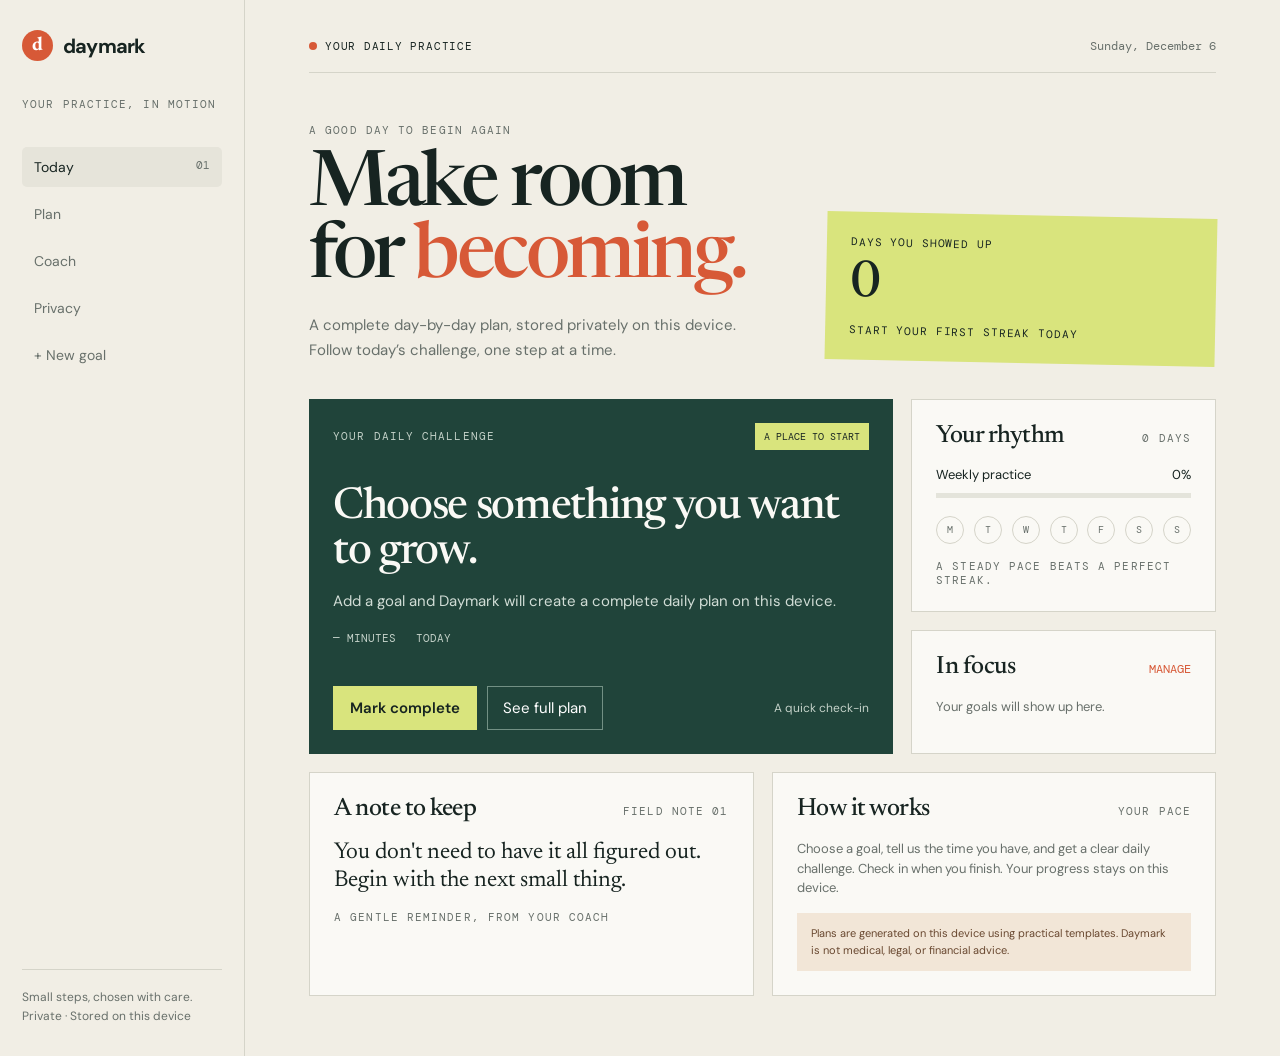
==== commit fbd404ab: "Add offline day-by-day goal plans" ====
--- a/index.html
+++ b/index.html
@@ -5,40 +5,49 @@
 <style>
 :root{--paper:#f1eee5;--white:#faf9f5;--ink:#172421;--muted:#68706b;--line:#d5d4c9;--orange:#d75937;--lime:#d9e47d;--forest:#20443a;--serif:'Newsreader',Georgia,serif;--sans:'DM Sans',Arial,sans-serif;--mono:'DM Mono',monospace}*{box-sizing:border-box}body{margin:0;background:var(--paper);color:var(--ink);font-family:var(--sans);font-size:15px}button,input,textarea,select{font:inherit}button{cursor:pointer}.shell{min-height:100vh;max-width:1500px;margin:auto;display:grid;grid-template-columns:245px 1fr}.rail{border-right:1px solid var(--line);padding:30px 22px;display:flex;flex-direction:column;gap:36px}.brand{display:flex;align-items:center;gap:10px;font-weight:700;letter-spacing:-.04em;font-size:20px}.brand-mark{background:var(--orange);color:#fff;width:31px;height:31px;display:grid;place-items:center;border-radius:50%;font-family:var(--serif);font-size:19px}.micro{font:11px var(--mono);text-transform:uppercase;letter-spacing:.1em;color:var(--muted)}.nav{display:grid;gap:7px}.nav button{border:0;background:none;text-align:left;padding:11px 12px;color:var(--muted);border-radius:5px;font-size:14px}.nav button.active,.nav button:hover{background:#e6e4da;color:var(--ink)}.nav button span{float:right;font:11px var(--mono);color:var(--muted)}.rail-bottom{margin-top:auto;border-top:1px solid var(--line);padding-top:18px;color:var(--muted);font-size:12px;line-height:1.6}.content{max-width:1200px;width:100%;margin:auto;padding:38px clamp(22px,5vw,72px) 60px}.topline{display:flex;justify-content:space-between;align-items:center;padding-bottom:18px;border-bottom:1px solid var(--line)}.status{display:flex;align-items:center;gap:8px;font:11px var(--mono);text-transform:uppercase;letter-spacing:.07em}.dot{width:8px;height:8px;background:var(--orange);border-radius:50%}.date{font:12px var(--mono);color:var(--muted)}.hero{display:grid;grid-template-columns:1.1fr .9fr;gap:40px;padding:50px 0 36px;align-items:end}.hero h1{font:500 clamp(42px,6vw,78px)/.94 var(--serif);letter-spacing:-.045em;margin:14px 0 18px;max-width:620px}.hero h1 em{color:var(--orange);font-style:normal}.hero p{line-height:1.65;color:var(--muted);max-width:450px;margin:0}.streak{background:var(--lime);padding:23px 24px;min-height:148px;display:flex;flex-direction:column;justify-content:space-between;transform:rotate(1.2deg)}.streak strong{font:500 51px/.9 var(--serif);letter-spacing:-.05em}.streak small{font:11px var(--mono);text-transform:uppercase;letter-spacing:.08em}.grid{display:grid;grid-template-columns:minmax(0,1.38fr) minmax(250px,.72fr);gap:18px}.panel{border:1px solid var(--line);background:var(--white);padding:24px}.task{background:var(--forest);color:var(--white);border:0;min-height:340px;display:flex;flex-direction:column}.task-top{display:flex;justify-content:space-between;align-items:center}.task .micro{color:#c3d1c8}.badge{background:var(--lime);color:var(--ink);font:10px var(--mono);padding:7px 9px;text-transform:uppercase}.task h2{font:500 clamp(29px,4vw,44px)/1.03 var(--serif);letter-spacing:-.03em;margin:36px 0 12px;max-width:630px}.task .detail{color:#d1ddd6;line-height:1.6;max-width:580px}.task-meta{display:flex;gap:20px;color:#c3d1c8;font:11px var(--mono);text-transform:uppercase;margin:18px 0}.task-actions{margin-top:auto;display:flex;gap:10px;align-items:center;padding-top:20px}.primary{background:var(--lime);color:var(--ink);border:0;padding:12px 17px;font-weight:600}.secondary{background:transparent;border:1px solid #729084;color:white;padding:11px 15px}.tiny{font-size:12px;color:#c3d1c8;margin-left:auto}.side{display:grid;gap:18px;align-content:start}.section-head{display:flex;align-items:baseline;justify-content:space-between;margin:0 0 17px}.section-head h3{font:500 25px var(--serif);margin:0;letter-spacing:-.02em}.progress-line{height:5px;background:#e4e4db;margin:10px 0 18px}.progress-line i{display:block;height:100%;width:0;background:var(--orange);transition:width .3s}.progress-row{display:flex;justify-content:space-between;font-size:13px}.week{display:flex;gap:7px;justify-content:space-between;margin:15px 0}.day{width:28px;height:28px;border:1px solid var(--line);border-radius:50%;display:grid;place-items:center;font:10px var(--mono);color:var(--muted)}.day.done{background:var(--forest);color:white;border-color:var(--forest)}.quote{font:400 23px/1.18 var(--serif);margin:4px 0 16px}.goal-row{display:flex;gap:13px;align-items:flex-start;border-top:1px solid var(--line);padding:15px 0}.goal-icon{width:31px;height:31px;background:#e8e6da;display:grid;place-items:center;font:14px var(--serif)}.goal-title{font-weight:600;font-size:13px}.goal-sub{color:var(--muted);font-size:11px;margin-top:4px}.goal-row button{margin-left:auto;background:none;border:0;color:var(--muted)}.coach{display:flex;gap:12px;align-items:flex-start}.coach-icon{width:28px;height:28px;border-radius:50%;background:var(--orange);color:white;display:grid;place-items:center;font-family:var(--serif)}.coach p{font:16px/1.35 var(--serif);margin:2px 0;color:var(--ink)}.coach small{color:var(--muted);font-size:11px}.lower{display:grid;grid-template-columns:1fr 1fr;gap:18px;margin-top:18px}.link-button{background:none;border:0;color:var(--orange);font:12px var(--mono);padding:0}.view{display:none}.view.active{display:block}.form-row{display:grid;gap:8px;margin:16px 0}.form-row label{font-size:12px;font-weight:600}.form-row input,.form-row textarea,.form-row select{width:100%;background:var(--white);border:1px solid var(--line);padding:12px;color:var(--ink);border-radius:0}.form-row textarea{min-height:84px;resize:vertical}.form-grid{display:grid;grid-template-columns:1fr 1fr;gap:12px}.plan-item{border-top:1px solid var(--line);padding:14px 0;display:grid;grid-template-columns:58px 1fr;gap:10px}.plan-item strong{font:11px var(--mono);color:var(--orange)}.plan-item p{margin:0;font-size:13px;line-height:1.55}.chat-log{height:310px;overflow:auto;padding:6px 0}.bubble{padding:12px 14px;margin:9px 0;max-width:85%;line-height:1.55;font-size:13px;background:#e8e6dc}.bubble.user{margin-left:auto;background:var(--forest);color:white}.chat-send{display:flex;gap:8px}.chat-send input{flex:1;min-width:0;background:var(--white);border:1px solid var(--line);padding:12px}.notice{background:#f2e6d7;color:#694830;padding:12px 14px;font-size:11px;line-height:1.55;margin-top:15px}.toast{position:fixed;bottom:20px;left:50%;transform:translateX(-50%);background:var(--ink);color:white;padding:11px 16px;font-size:12px;display:none;z-index:5}.modal{position:fixed;inset:0;background:#17242199;display:none;place-items:center;padding:20px;z-index:4}.modal.open{display:grid}.modal-card{width:min(540px,100%);background:var(--paper);padding:28px}.modal-card h2{font:500 36px var(--serif);margin:8px 0}.close{float:right;border:0;background:none;font-size:21px}.empty{font-size:13px;color:var(--muted);line-height:1.5}.status-note{font-size:11px;color:var(--muted);line-height:1.55;margin-top:10px}@media(max-width:850px){.shell{grid-template-columns:1fr}.rail{padding:14px 18px;border-right:0;border-bottom:1px solid var(--line);gap:12px}.brand{font-size:18px}.nav{display:flex;overflow:auto;gap:3px}.nav button{white-space:nowrap;padding:9px}.rail-bottom{display:none}.content{padding-top:22px}.hero{padding:34px 0 25px;gap:22px}.grid{grid-template-columns:1fr}.side{grid-template-columns:1fr 1fr}.lower{grid-template-columns:1fr}}@media(max-width:560px){.hero{grid-template-columns:1fr}.streak{min-height:100px;transform:none}.side{grid-template-columns:1fr}.content{padding-left:16px;padding-right:16px}.panel{padding:19px}.task{min-height:370px}.topline{gap:10px}.date{text-align:right}.form-grid{grid-template-columns:1fr}}
 </style></head>
-<body><div class="shell"><aside class="rail"><div class="brand"><span class="brand-mark">d</span> daymark</div><div class="micro">Your practice, in motion</div><nav class="nav" aria-label="Main navigation"><button class="active" data-view="today">Today <span>01</span></button><button data-view="plan">Plan</button><button data-view="coach">Coach</button><button data-view="connect">Connect AI</button><button id="newGoalNav">+ New goal</button></nav><div class="rail-bottom">Small steps, chosen with care.<br><span id="connectionLabel">Offline-ready • AI not connected</span></div></aside>
+<body><div class="shell"><aside class="rail"><div class="brand"><span class="brand-mark">d</span> daymark</div><div class="micro">Your practice, in motion</div><nav class="nav" aria-label="Main navigation"><button class="active" data-view="today">Today <span>01</span></button><button data-view="plan">Plan</button><button data-view="coach">Coach</button><button data-view="connect">Privacy</button><button id="newGoalNav">+ New goal</button></nav><div class="rail-bottom">Small steps, chosen with care.<br><span id="connectionLabel">Offline-ready • AI not connected</span></div></aside>
 <main class="content"><div class="topline"><div class="status"><i class="dot"></i><span id="modeLabel">Your daily practice</span></div><div class="date" id="todayDate"></div></div>
-<section class="view active" id="view-today"><div class="hero"><div><div class="micro">A good day to begin again</div><h1>Make room for <em>becoming.</em></h1><p>One thoughtful challenge at a time. Build a practice around what matters to you, then keep showing up.</p></div><div class="streak"><small>Days you showed up</small><strong id="streak">0</strong><small id="streakCaption">Start your first streak today</small></div></div>
-<div class="grid"><article class="panel task"><div class="task-top"><span class="micro" id="taskGoal">YOUR DAILY CHALLENGE</span><span class="badge" id="taskBadge">A place to start</span></div><h2 id="taskTitle">Choose something you want to grow.</h2><div class="detail" id="taskDetail">Create a goal and Daymark will shape a small, doable challenge for today.</div><div class="task-meta"><span id="taskTime">— minutes</span><span id="taskType">Today</span></div><div class="task-actions"><button class="primary" id="completeTask">Mark complete</button><button class="secondary" id="newChallenge">Another challenge</button><span class="tiny" id="verifyText">A quick check-in</span></div></article>
+<section class="view active" id="view-today"><div class="hero"><div><div class="micro">A good day to begin again</div><h1>Make room for <em>becoming.</em></h1><p>A complete day-by-day plan, stored privately on this device. Follow today’s challenge, one step at a time.</p></div><div class="streak"><small>Days you showed up</small><strong id="streak">0</strong><small id="streakCaption">Start your first streak today</small></div></div>
+<div class="grid"><article class="panel task"><div class="task-top"><span class="micro" id="taskGoal">YOUR DAILY CHALLENGE</span><span class="badge" id="taskBadge">A place to start</span></div><h2 id="taskTitle">Choose something you want to grow.</h2><div class="detail" id="taskDetail">Create a goal and Daymark will shape a small, doable challenge for today.</div><div class="task-meta"><span id="taskTime">— minutes</span><span id="taskType">Today</span></div><div class="task-actions"><button class="primary" id="completeTask">Mark complete</button><button class="secondary" id="newChallenge">See full plan</button><span class="tiny" id="verifyText">A quick check-in</span></div></article>
 <div class="side"><article class="panel"><div class="section-head"><h3>Your rhythm</h3><span class="micro" id="progressCount">0 days</span></div><div class="progress-row"><span>Weekly practice</span><span id="weekPercent">0%</span></div><div class="progress-line"><i id="weekBar"></i></div><div class="week" id="weekDots"></div><div class="micro">A steady pace beats a perfect streak.</div></article><article class="panel"><div class="section-head"><h3>In focus</h3><button class="link-button" id="manageGoals">MANAGE</button></div><div id="goalList"><p class="empty">Your goals will show up here.</p></div></article></div></div>
-<div class="lower"><article class="panel"><div class="section-head"><h3>A note to keep</h3><span class="micro">FIELD NOTE 01</span></div><p class="quote" id="coachNote">You don't need to have it all figured out. Begin with the next small thing.</p><div class="micro">A gentle reminder, from your coach</div></article><article class="panel"><div class="section-head"><h3>How it works</h3><span class="micro">YOUR PACE</span></div><p class="empty">Choose a goal, tell us the time you have, and get a clear daily challenge. Check in when you finish. Your progress stays on this device.</p><div class="notice">AI suggestions can be mistaken. Double-check important facts. Daymark is not medical, legal, or financial advice. Please don't share sensitive personal information.</div></article></div></section>
-<section class="view" id="view-plan"><div class="hero" style="grid-template-columns:1fr;padding-bottom:25px"><div><div class="micro">The longer view</div><h1 style="font-size:clamp(42px,6vw,68px)">A plan with <em>breathing room.</em></h1><p>Small milestones give your daily practice a direction, without turning growth into a race.</p></div></div><article class="panel"><div class="section-head"><h3 id="planHeading">Your plan</h3><button class="link-button" id="refreshPlan">BUILD PLAN</button></div><div id="planBody"><p class="empty">Add a goal to build your plan.</p></div></article></section>
-<section class="view" id="view-coach"><div class="hero" style="grid-template-columns:1fr;padding-bottom:25px"><div><div class="micro">Think it through together</div><h1 style="font-size:clamp(42px,6vw,68px)">A coach for your <em>next step.</em></h1><p>Ask for help adapting a task, breaking through a block, or reflecting on how it went.</p></div></div><article class="panel"><div class="section-head"><h3>Conversation</h3><span class="micro" id="chatStatus">LOCAL COACH</span></div><div id="chatLog" class="chat-log"><div class="bubble">Tell me what you're working toward. We can make the next step clearer and more manageable.</div></div><form class="chat-send" id="chatForm"><input id="chatInput" maxlength="1000" placeholder="What would help right now?" aria-label="Message your coach"><button class="primary">Send</button></form><div class="notice">Your messages are sent to the configured AI service when available. Avoid health details or anything private. Guidance may be inaccurate.</div></article></section>
-<section class="view" id="view-connect"><div class="hero" style="grid-template-columns:1fr;padding-bottom:25px"><div><div class="micro">The hosted coach</div><h1 style="font-size:clamp(42px,6vw,68px)">Connect your <em>AI service.</em></h1><p>Paste the public URL of your Render service. The provider key stays on the server and is never entered here.</p></div></div><article class="panel"><div class="section-head"><h3>Render connection</h3><span class="micro" id="connectionState">NOT CONNECTED</span></div><form id="connectForm"><div class="form-row"><label for="serviceUrl">Service URL</label><input id="serviceUrl" type="url" placeholder="https://your-service.onrender.com" maxlength="200"></div><button class="primary">Save and connect</button> <button class="secondary" id="disconnectAI" type="button" style="color:var(--ink);border-color:var(--line)">Disconnect</button></form><p class="status-note">The service may take about a minute to wake up after being idle. Your progress is stored in this browser; only the goal and message needed for a request are sent to the AI service. The model provider may process inputs under its own data policy.</p><div class="notice">Free models and hosting have usage limits and may change. AI can make mistakes; check important information. Don't include private or sensitive details.</div></article></section></main></div><div class="toast" id="toast" role="status"></div>
-<div class="modal" id="goalModal" role="dialog" aria-modal="true" aria-labelledby="goalModalTitle"><div class="modal-card"><button class="close" id="closeModal" aria-label="Close">×</button><div class="micro">Set an intention</div><h2 id="goalModalTitle">What would you like to grow?</h2><form id="goalForm"><div class="form-row"><label for="goalName">Your goal</label><input id="goalName" required maxlength="100" placeholder="e.g. Learn data analysis, build upper body strength"></div><div class="form-grid"><div class="form-row"><label for="goalDays">How long?</label><input id="goalDays" type="number" min="1" max="365" value="60" required></div><div class="form-row"><label for="goalUnit">Time unit</label><select id="goalUnit"><option value="days">days</option><option value="weeks">weeks</option><option value="months" selected>months</option></select></div></div><div class="form-row"><label for="goalLevel">Starting point</label><select id="goalLevel"><option>New to this</option><option>Some experience</option><option>Returning after a break</option><option>Experienced</option></select></div><div class="form-row"><label for="goalTime">Time most days</label><select id="goalTime"><option value="15">About 15 minutes</option><option value="30" selected>About 30 minutes</option><option value="45">About 45 minutes</option><option value="60">An hour or more</option></select></div><button class="primary" type="submit">Make my plan</button><p class="status-note">For fitness goals, include only general preferences. Don't add medical history. AI plans are suggestions; check with a qualified professional before starting strenuous exercise.</p></form></div></div>
+<div class="lower"><article class="panel"><div class="section-head"><h3>A note to keep</h3><span class="micro">FIELD NOTE 01</span></div><p class="quote" id="coachNote">You don't need to have it all figured out. Begin with the next small thing.</p><div class="micro">A gentle reminder, from your coach</div></article><article class="panel"><div class="section-head"><h3>How it works</h3><span class="micro">YOUR PACE</span></div><p class="empty">Choose a goal, tell us the time you have, and get a clear daily challenge. Check in when you finish. Your progress stays on this device.</p><div class="notice">Plans are generated on this device using practical templates. Daymark is not medical, legal, or financial advice.</div></article></div></section>
+<section class="view" id="view-plan"><div class="hero" style="grid-template-columns:1fr;padding-bottom:25px"><div><div class="micro">The longer view</div><h1 style="font-size:clamp(42px,6vw,68px)">A plan with <em>breathing room.</em></h1><p>Small milestones give your daily practice a direction, without turning growth into a race.</p></div></div><article class="panel"><div class="section-head"><h3 id="planHeading">Your plan</h3><button class="link-button" id="refreshPlan">REBUILD PLAN</button></div><div id="planBody"><p class="empty">Add a goal to build your plan.</p></div></article></section>
+<section class="view" id="view-coach"><div class="hero" style="grid-template-columns:1fr;padding-bottom:25px"><div><div class="micro">Think it through together</div><h1 style="font-size:clamp(42px,6vw,68px)">A coach for your <em>next step.</em></h1><p>Use a simple local reflection prompt to break through a block or choose a next step.</p></div></div><article class="panel"><div class="section-head"><h3>Conversation</h3><span class="micro" id="chatStatus">LOCAL COACH</span></div><div id="chatLog" class="chat-log"><div class="bubble">Tell me what you're working toward. We can make the next step clearer and more manageable.</div></div><form class="chat-send" id="chatForm"><input id="chatInput" maxlength="1000" placeholder="What would help right now?" aria-label="Message your coach"><button class="primary">Send</button></form><div class="notice">Your messages stay in this browser. This simple local coach does not use an AI service. Avoid sensitive personal information.</div></article></section>
+<section class="view" id="view-connect"><div class="hero" style="grid-template-columns:1fr;padding-bottom:25px"><div><div class="micro">Your privacy</div><h1 style="font-size:clamp(42px,6vw,68px)">Your plan stays <em>on this device.</em></h1><p>No account, API key, or backend is needed. Your plan and progress are saved in this browser.</p></div></div><article class="panel"><div class="section-head"><h3>Private by default</h3><span class="micro">OFFLINE READY</span></div><p class="status-note">The local planning engine builds a complete day-by-day plan from practical templates. It does not call an AI model or send your goal anywhere. Your data stays in this browser and does not sync across devices.</p><div class="notice">This is a lightweight rules-based planner, not a language model. Fitness suggestions are general guidance; stop if you feel pain.</div></article></section></main></div><div class="toast" id="toast" role="status"></div>
+<div class="modal" id="goalModal" role="dialog" aria-modal="true" aria-labelledby="goalModalTitle"><div class="modal-card"><button class="close" id="closeModal" aria-label="Close">×</button><div class="micro">Set an intention</div><h2 id="goalModalTitle">What would you like to grow?</h2><form id="goalForm"><div class="form-row"><label for="goalName">Your goal</label><input id="goalName" required maxlength="100" placeholder="e.g. Learn data analysis, build upper body strength"></div><div class="form-grid"><div class="form-row"><label for="goalDays">How long?</label><input id="goalDays" type="number" min="1" max="365" value="2" required></div><div class="form-row"><label for="goalUnit">Time unit</label><select id="goalUnit"><option value="days">days</option><option value="weeks">weeks</option><option value="months" selected>months</option></select></div></div><div class="form-row"><label for="goalLevel">Starting point</label><select id="goalLevel"><option>New to this</option><option>Some experience</option><option>Returning after a break</option><option>Experienced</option></select></div><div class="form-row"><label for="goalTime">Time most days</label><select id="goalTime"><option value="15">About 15 minutes</option><option value="30" selected>About 30 minutes</option><option value="45">About 45 minutes</option><option value="60">An hour or more</option></select></div><button class="primary" type="submit">Make my plan</button><p class="status-note">For fitness goals, include only general preferences. Don't add medical history. Your plan is generated locally and saved in this browser. Fitness tasks are general suggestions; stop if you feel pain.</p></form></div></div>
 <script>
 (()=>{'use strict';
-const STORE='daymark.v2';let API_URL=localStorage.getItem('daymark.api')||'';const today=new Date();const dateKey=today.toLocaleDateString('en-CA');const weekday=['S','M','T','W','T','F','S'];let state={goals:[],done:{},daily:{},plan:{},chat:[]};
-const $=id=>document.getElementById(id);const safeLoad=()=>{try{const raw=localStorage.getItem(STORE);if(raw){const data=JSON.parse(raw);if(data&&typeof data==='object')state={...state,...data}}}catch(e){console.warn('Saved progress could not be read',e);toast('Saved progress could not be loaded. You can still continue.')}};const save=()=>{try{localStorage.setItem(STORE,JSON.stringify(state))}catch(e){console.error('Could not save progress',e);toast('This browser could not save progress. Check available storage.')}};
+const STORE='daymark.v2',today=new Date(),dateKey=today.toLocaleDateString('en-CA'),weekday=['S','M','T','W','T','F','S'];
+let state={goals:[],done:{},daily:{},plan:{},chat:[]};const $=id=>document.getElementById(id);
 function toast(msg){const el=$('toast');el.textContent=msg;el.style.display='block';clearTimeout(toast.timer);toast.timer=setTimeout(()=>el.style.display='none',3000)}
-function apiReady(){return Boolean(API_URL)}
-async function request(path,data){if(!apiReady())throw new Error('AI connection is not configured');const controller=new AbortController();const timer=setTimeout(()=>controller.abort(),35000);try{const response=await fetch(API_URL.replace(/\/$/,'')+path,{method:'POST',headers:{'Content-Type':'application/json'},body:JSON.stringify(data),signal:controller.signal});let body={};try{body=await response.json()}catch{}if(!response.ok)throw new Error(body.error||'The coach is taking a pause.');return body}catch(e){if(e.name==='AbortError')throw new Error('The AI request took too long. Try again in a moment.');throw e}finally{clearTimeout(timer)}}
-function goal(){return state.goals[0]||null}function daysFor(g){let n=Number(g.days)||60;return g.unit==='weeks'?n*7:g.unit==='months'?n*30:n}
-function fallbackChallenge(g,day){const cat=(g.name+' '+(g.category||'')).toLowerCase();let title='Spend 15 focused minutes on your goal';let instruction='Choose one small action that moves this goal forward. Work without multitasking, then write down what you noticed.';let verify='Write one sentence about what you did.';let mins=Math.min(30,Number(g.minutes)||20);if(/fitness|upper body|strength|muscle|workout|exercise|body/.test(cat)){const choices=[['Try a gentle strength circuit','If you feel well and have no movement restrictions, do 2 rounds of 8 wall push-ups, 10 bodyweight squats, and 20 seconds of a comfortable plank. Stop if you feel pain.','Record the movements and how they felt.'],['Practice controlled movement','Take 15 minutes for a comfortable upper-body session: wall push-ups and shoulder mobility, keeping effort light and controlled. Rest as needed.','Note how many comfortable rounds you completed.'],['Make recovery part of training','Take a 15-minute easy walk or do gentle shoulder and chest mobility. Rest is part of a sustainable routine.','Check in: energy before and after.']];const x=choices[(day-1)%choices.length];return{title:x[0],instructions:x[1],minutes:15,verification:x[2]}}if(/data|analyst|learn|study|skill|program|python|career/.test(cat)){const choices=[['Learn one useful idea','Pick a beginner-friendly lesson or guide on a skill related to your goal. Study one concept for 15 minutes, then explain it in your own words without looking.','Write a 2–3 sentence explanation.'],['Practice with a tiny example','Create a small example that uses one skill related to your goal. Keep it simple enough to finish in one sitting.','Save or describe what you made.'],['Review and retrieve','Without notes, list three things you remember about a skill you are learning. Check your notes and choose one gap to revisit.','Record one thing you recalled and one gap.']];const x=choices[(day-1)%choices.length];return{title:x[0],instructions:x[1],minutes:20,verification:x[2]}}return{title, instructions, minutes:mins, verification:verify}}
-function currentChallenge(){const g=goal();if(!g)return null;const day=Math.min(daysFor(g),Math.floor((Date.now()-g.created)/86400000)+1);if(!state.daily[g.id])state.daily[g.id]={};if(state.daily[g.id][dateKey])return state.daily[g.id][dateKey];return fallbackChallenge(g,day)}
-function render(){const g=goal();$('todayDate').textContent=today.toLocaleDateString(undefined,{weekday:'long',month:'long',day:'numeric'});$('connectionLabel').textContent=apiReady()?'AI coach connected':'Offline-ready • AI not connected';$('modeLabel').textContent=g?'Your daily practice':'Your daily practice';if(!g){$('taskGoal').textContent='YOUR DAILY CHALLENGE';$('taskBadge').textContent='A place to start';$('taskTitle').textContent='Choose something you want to grow.';$('taskDetail').textContent='Create a goal and Daymark will shape a small, doable challenge for today.';$('taskTime').textContent='— minutes';$('verifyText').textContent='A quick check-in';$('completeTask').disabled=true;$('taskType').textContent='Today';$('planHeading').textContent='Your plan';$('planBody').innerHTML='<p class="empty">Add a goal to build your plan.</p>';$('goalList').innerHTML='<p class="empty">Your goals will show up here.</p>';renderProgress();return}
-const ch=currentChallenge();const done=Boolean(state.done[g.id+'|'+dateKey]);$('taskGoal').textContent=g.name.toUpperCase();$('taskBadge').textContent=done?'Completed':state.daily[g.id]?.[dateKey]?.ai?'AI challenge':'Today’s challenge';$('taskTitle').textContent=ch.title;$('taskDetail').textContent=ch.instructions;$('taskTime').textContent=(ch.minutes||20)+' MINUTES';$('taskType').textContent='DAY '+Math.min(daysFor(g),Math.floor((Date.now()-g.created)/86400000)+1);$('verifyText').textContent=ch.verification||'Check in when you finish';$('completeTask').textContent=done?'Done for today':'Mark complete';$('completeTask').disabled=done;
-$('goalList').innerHTML=state.goals.map((item,i)=>'<div class="goal-row"><div class="goal-icon">'+(i===0?'✳':'↗')+'</div><div><div class="goal-title">'+escapeHtml(item.name)+'</div><div class="goal-sub">'+(item.days||60)+' '+item.unit+' · '+(item.level||'New to this')+'</div></div><button data-remove="'+item.id+'" aria-label="Remove '+escapeHtml(item.name)+'">×</button></div>').join('')||'<p class="empty">Your goals will show up here.</p>';renderProgress();renderPlan();document.querySelectorAll('[data-remove]').forEach(btn=>btn.onclick=()=>removeGoal(btn.dataset.remove));}
-function escapeHtml(s){return String(s).replace(/[&<>"']/g,c=>({'&':'&amp;','<':'&lt;','>':'&gt;','"':'&quot;',"'":'&#39;'}[c]))}
-function renderProgress(){const g=goal();let count=g?Object.keys(state.done).filter(k=>k.startsWith(g.id+'|')).length:0;let hits=0;for(let i=6;i>=0;i--){let d=new Date();d.setDate(d.getDate()-i);const k=d.toLocaleDateString('en-CA');if(g&&state.done[g.id+'|'+k])hits++}const pct=Math.round(hits/7*100);$('streak').textContent=count;$('streakCaption').textContent=count?'Challenges completed':'Start your first streak today';$('progressCount').textContent=count+' days';$('weekPercent').textContent=pct+'%';$('weekBar').style.width=pct+'%';$('weekDots').innerHTML=Array.from({length:7},(_,i)=>{let d=new Date();d.setDate(d.getDate()-(6-i));let k=d.toLocaleDateString('en-CA');return '<span class="day '+(g&&state.done[g.id+'|'+k]?'done':'')+'">'+weekday[d.getDay()]+'</span>'}).join('')}
-function renderPlan(){const g=goal();if(!g)return;const plan=state.plan[g.id];$('planHeading').textContent=g.name+' · '+g.days+' '+g.unit;if(plan&&Array.isArray(plan.milestones)){$('planBody').innerHTML=plan.milestones.map((m,i)=>'<div class="plan-item"><strong>PART '+String(i+1).padStart(2,'0')+'</strong><p><b>'+escapeHtml(m.title)+'</b><br>'+escapeHtml(m.focus)+'</p></div>').join('')}else{$('planBody').innerHTML='<p class="empty">A practical plan comes together as you work through small daily challenges.</p><div class="plan-item"><strong>WEEK 01</strong><p><b>Find your starting point</b><br>Set a pace that feels manageable and learn the basics.</p></div><div class="plan-item"><strong>WEEK 02</strong><p><b>Build a repeatable rhythm</b><br>Practice the fundamentals and notice what helps you show up.</p></div><div class="plan-item"><strong>WEEK 03+</strong><p><b>Reflect and adapt</b><br>Use your check-ins to adjust the next step to your real life.</p></div>'}}
-function removeGoal(id){state.goals=state.goals.filter(g=>g.id!==id);save();render();toast('Goal removed')}
-async function makePlan(g){try{const data=await request('/api/plan',{goal:g.name,duration_days:daysFor(g),level:g.level,minutes_per_day:g.minutes});if(!Array.isArray(data.milestones)||data.milestones.length<2)throw new Error('The AI returned an incomplete plan.');state.plan[g.id]=data;save();render();toast('Your plan is ready')}catch(e){console.error('Plan request failed',e);toast('Using a simple starter plan. '+e.message)}}
-async function refreshChallenge(){const g=goal();if(!g)return toast('Add a goal first');const day=Math.min(daysFor(g),Math.floor((Date.now()-g.created)/86400000)+1);try{const data=await request('/api/challenge',{goal:g.name,day,duration_days:daysFor(g),level:g.level,minutes_per_day:g.minutes});if(!data.title||!data.instructions||!data.verification)throw new Error('The AI returned an incomplete task.');state.daily[g.id]=state.daily[g.id]||{};state.daily[g.id][dateKey]={...data,ai:true};save();render();toast('A new challenge is ready')}catch(e){console.error('Challenge request failed',e);state.daily[g.id]=state.daily[g.id]||{};delete state.daily[g.id][dateKey];render();toast('Showing a local suggestion. '+e.message)}}
-$('connectForm').onsubmit=async e=>{e.preventDefault();const url=$('serviceUrl').value.trim().replace(/\/$/,'');if(!/^https:\/\/[a-z0-9.-]+(?::\d+)?$/i.test(url)){toast('Enter a valid HTTPS service URL.');return}API_URL=url;try{localStorage.setItem('daymark.api',url)}catch(error){toast('Could not save this setting in your browser.');return}try{const response=await fetch(url+'/health');if(!response.ok)throw new Error('Service did not respond');const data=await response.json();render();toast(data.ai_configured?'AI service connected':'Server is online, but its AI key is not configured')}catch(error){render();toast('URL saved. The service may still be starting up.')}};$('disconnectAI').onclick=()=>{API_URL='';try{localStorage.removeItem('daymark.api')}catch(error){console.warn('Could not clear AI service setting',error)}render();toast('AI disconnected')};function setView(name){document.querySelectorAll('.view').forEach(v=>v.classList.remove('active'));$('view-'+name).classList.add('active');document.querySelectorAll('.nav [data-view]').forEach(b=>b.classList.toggle('active',b.dataset.view===name))}document.querySelectorAll('.nav [data-view]').forEach(b=>b.addEventListener('click',()=>setView(b.dataset.view)));
-$('newGoalNav').onclick=()=>$('goalModal').classList.add('open');$('manageGoals').onclick=()=>$('goalModal').classList.add('open');$('closeModal').onclick=()=>$('goalModal').classList.remove('open');$('goalModal').onclick=e=>{if(e.target===$('goalModal'))$('goalModal').classList.remove('open')};$('goalForm').onsubmit=async e=>{e.preventDefault();const g={id:crypto.randomUUID?crypto.randomUUID():String(Date.now()),name:$('goalName').value.trim(),days:Number($('goalDays').value),unit:$('goalUnit').value,level:$('goalLevel').value,minutes:Number($('goalTime').value),created:Date.now()};if(!g.name||g.days<1)return;state.goals.unshift(g);state.daily[g.id]={};save();$('goalModal').classList.remove('open');$('goalForm').reset();render();setView('today');toast('Goal added. Building your plan…');makePlan(g)};
-$('completeTask').onclick=()=>{const g=goal();if(!g)return;state.done[g.id+'|'+dateKey]=true;save();render();toast('Nice work. You showed up today.')};$('newChallenge').onclick=refreshChallenge;$('refreshPlan').onclick=()=>{const g=goal();if(g)makePlan(g);else toast('Add a goal first')};
-function addBubble(text,who){const b=document.createElement('div');b.className='bubble '+(who==='user'?'user':'');b.textContent=text;$('chatLog').appendChild(b);$('chatLog').scrollTop=$('chatLog').scrollHeight}
-$('chatForm').onsubmit=async e=>{e.preventDefault();const input=$('chatInput'),message=input.value.trim();if(!message)return;input.value='';addBubble(message,'user');if(apiReady()){try{$('chatStatus').textContent='THINKING…';const data=await request('/api/chat',{message,goal:goal()?.name||'',history:state.chat.slice(-6)});if(!data.reply)throw new Error('The coach returned no reply.');addBubble(data.reply);state.chat.push({user:message,assistant:data.reply});save()}catch(err){console.error('Coach request failed',err);addBubble('I could not reach the AI coach just now. Try again in a moment, or break the task into one smaller step and start there.');toast(err.message)}finally{$('chatStatus').textContent=apiReady()?'AI COACH':'LOCAL COACH'}}else{const answer=goal()?'Try shrinking the next step until it feels easy to start. What is one action you could finish in 10 minutes?':'Start by naming one thing you would like to learn or practice, then we can shape a first step.';setTimeout(()=>addBubble(answer),180)}};
-safeLoad();render();if('serviceWorker'in navigator)window.addEventListener('load',()=>navigator.serviceWorker.register('./sw.js').catch(e=>console.info('Offline cache unavailable',e)));
+function safeLoad(){try{const raw=localStorage.getItem(STORE);if(raw){const data=JSON.parse(raw);if(data&&typeof data==='object')state={...state,...data}}}catch(e){console.warn('Saved progress could not be read',e);toast('Saved progress could not be loaded. You can still continue.')}}
+function save(){try{localStorage.setItem(STORE,JSON.stringify(state))}catch(e){console.error('Could not save progress',e);toast('This browser could not save progress. Check available storage.')}}
+function goal(){return state.goals[0]||null}
+function daysFor(g){const n=Number(g.days)||60;return Math.min(365,g.unit==='weeks'?n*7:g.unit==='months'?n*30:n)}
+function kind(g){const s=(g.name+' '+(g.category||'')).toLowerCase();return/fitness|upper body|strength|muscle|workout|exercise|body/.test(s)?'fitness':/data|analyst|learn|study|skill|program|python|career|language|exam/.test(s)?'learn':'general'}
+const sets={
+learn:[['Learn a core idea','Choose a beginner-friendly concept related to {g}. Study it for {m} minutes, then explain it from memory.','Write a 2–3 sentence explanation.'],['Practice with an example','Spend {m} minutes making a small example that uses one skill related to {g}.','Describe or save what you made.'],['Recall without notes','Write down three things you remember about {g} without looking at notes. Then identify one gap.','Record one thing you recalled and one gap.'],['Follow a worked example','Use a beginner lesson you already trust. Follow one small part and note where you got stuck.','Name what you completed and one question.'],['Teach the idea simply','Explain one concept connected to {g} in your own words, as if teaching a beginner.','Write the explanation and one open question.'],['Make a mini project','Create a tiny project that practices one skill related to {g}. Work on its first small piece.','Save the first piece or describe it.'],['Review and plan','Review this week’s notes or work on {g}. Choose the next concept to practice.','Write your next concept and why.']],
+fitness:[['Gentle strength practice','If you feel well and have no movement restrictions, try 2 comfortable rounds of 8 wall push-ups and 10 bodyweight squats. Rest as needed; stop if you feel pain.','Record what you tried and how it felt.'],['Controlled movement','Take {m} minutes for comfortable wall push-ups and shoulder mobility. Keep effort light, rest, and stop if you feel pain.','Record comfortable repetitions and effort.'],['Recovery day','Take an easy walk or do gentle shoulder mobility for {m} minutes. Rest is part of a sustainable routine. Stop if movement causes pain.','Note your energy before and after.'],['Build a steady set','If you feel well, do 2 comfortable sets of wall push-ups with rest between them. Stop if you feel pain.','Record the sets and how they felt.'],['Mobility practice','Spend {m} minutes on gentle shoulder and chest mobility within a comfortable range. Stop if you feel pain.','Name one movement that felt comfortable.'],['Easy practice','If comfortable, repeat a gentle movement such as wall push-ups. Keep effort easy and stop if you feel pain.','Record what you chose and your effort.'],['Rest and reflect','Take a rest day or an easy walk. Think about which movements felt comfortable and what pace to keep.','Write one movement to continue and one to adjust.']],
+general:[['Make one small start','Choose one action that moves {g} forward. Focus on it for {m} minutes without multitasking.','Write one sentence about what you did.'],['Create a simple routine','Choose a repeatable time or cue for working on {g}. Try a short session and keep the setup easy.','Record the cue you used and how it went.'],['Break down an obstacle','Name one thing that makes {g} harder. Spend {m} minutes finding a small way to make it easier.','Write the obstacle and your adjustment.'],['Practice one part','Pick one manageable part of {g} and work on it for {m} minutes. Notice what helped.','Name the part you practiced and one observation.'],['Ask a useful question','Write one question about {g} that would help you progress. Explore it with a source or person you trust.','Save the question and one takeaway.'],['Make a small result','Create one small, visible result related to {g}. Keep it small enough to finish today.','Describe or save the result.'],['Reflect and reset','Review what you tried for {g}. Choose one thing to repeat and one adjustment.','Write what you will repeat and adjust.']]
+};
+function dayTask(g,n){const m=Math.max(5,Number(g.minutes)||30),t=sets[kind(g)][(n-1)%7],f=s=>s.replaceAll('{g}',g.name).replaceAll('{m}',String(m));return{day:n,title:t[0],instructions:f(t[1]),minutes:m,verification:t[2]}}
+function generate(g){return{summary:'A practical day-by-day plan shaped around your goal, available time, and starting point.',days:Array.from({length:daysFor(g)},(_,i)=>dayTask(g,i+1))}}
+function ensure(g){let p=state.plan[g.id];if(!p||!Array.isArray(p.days)||p.days.length!==daysFor(g)){p=generate(g);state.plan[g.id]=p;save()}return p}
+function dayNum(g){const s=new Date(g.created),n=new Date();s.setHours(0,0,0,0);n.setHours(0,0,0,0);return Math.min(daysFor(g),Math.max(1,Math.floor((n-s)/86400000)+1))}
+function esc(s){return String(s).replace(/[&<>"']/g,c=>({'&':'&amp;','<':'&lt;','>':'&gt;','"':'&quot;',"'":'&#39;'}[c]))}
+function render(){const g=goal();$('todayDate').textContent=today.toLocaleDateString(undefined,{weekday:'long',month:'long',day:'numeric'});$('connectionLabel').textContent='Private · Stored on this device';$('modeLabel').textContent='Your daily practice';if(!g){$('taskGoal').textContent='YOUR DAILY CHALLENGE';$('taskBadge').textContent='A place to start';$('taskTitle').textContent='Choose something you want to grow.';$('taskDetail').textContent='Add a goal and Daymark will create a complete daily plan on this device.';$('taskTime').textContent='— minutes';$('verifyText').textContent='A quick check-in';$('completeTask').disabled=true;$('taskType').textContent='Today';$('planHeading').textContent='Your plan';$('planBody').innerHTML='<p class="empty">Add a goal to build your day-by-day plan.</p>';$('goalList').innerHTML='<p class="empty">Your goals will show up here.</p>';progress();return}
+const p=ensure(g),n=dayNum(g),ch=p.days[n-1],done=Boolean(state.done[g.id+'|'+dateKey]);$('taskGoal').textContent=g.name.toUpperCase();$('taskBadge').textContent=done?'Completed':'Today’s challenge';$('taskTitle').textContent=ch.title;$('taskDetail').textContent=ch.instructions;$('taskTime').textContent=ch.minutes+' MINUTES';$('taskType').textContent='DAY '+n+' OF '+daysFor(g);$('verifyText').textContent=ch.verification;$('completeTask').textContent=done?'Done for today':'Mark complete';$('completeTask').disabled=done;
+$('goalList').innerHTML=state.goals.map((x,i)=>'<div class="goal-row"><div class="goal-icon">'+(i===0?'✳':'↗')+'</div><div><div class="goal-title">'+esc(x.name)+'</div><div class="goal-sub">'+(x.days||60)+' '+x.unit+' · '+(x.level||'New to this')+'</div></div><button data-remove="'+x.id+'" aria-label="Remove '+esc(x.name)+'">×</button></div>').join('')||'<p class="empty">Your goals will show up here.</p>';progress();showPlan();document.querySelectorAll('[data-remove]').forEach(b=>b.onclick=()=>removeGoal(b.dataset.remove))}
+function progress(){const g=goal(),count=g?Object.keys(state.done).filter(k=>k.startsWith(g.id+'|')).length:0;let hits=0;for(let i=6;i>=0;i--){const d=new Date();d.setDate(d.getDate()-i);if(g&&state.done[g.id+'|'+d.toLocaleDateString('en-CA')])hits++}const pct=Math.round(hits/7*100);$('streak').textContent=count;$('streakCaption').textContent=count?'Challenges completed':'Start your first streak today';$('progressCount').textContent=count+' days';$('weekPercent').textContent=pct+'%';$('weekBar').style.width=pct+'%';$('weekDots').innerHTML=Array.from({length:7},(_,i)=>{const d=new Date();d.setDate(d.getDate()-(6-i));return'<span class="day '+(g&&state.done[g.id+'|'+d.toLocaleDateString('en-CA')]?'done':'')+'">'+weekday[d.getDay()]+'</span>'}).join('')}
+function showPlan(){const g=goal();if(!g)return;const p=ensure(g),now=dayNum(g),start=new Date(g.created);start.setHours(0,0,0,0);$('planHeading').textContent=g.name+' · '+daysFor(g)+' days';$('planBody').innerHTML='<p class="status-note">Your complete plan is saved in this browser. Home shows today’s challenge.</p>'+p.days.map(d=>{const dt=new Date(start);dt.setDate(start.getDate()+d.day-1);const checked=Boolean(state.done[g.id+'|'+dt.toLocaleDateString('en-CA')]);return'<div class="plan-item"'+(d.day===now?' style="border-left:3px solid var(--accent);padding-left:14px"':'')+'><strong>DAY '+String(d.day).padStart(2,'0')+(d.day===now?' · TODAY':'')+(checked?' · DONE':'')+'</strong><p><b>'+esc(d.title)+'</b><br>'+esc(d.instructions)+'</p><div class="micro">'+d.minutes+' MINUTES · CHECK: '+esc(d.verification)+'</div></div>'}).join('')}
+function removeGoal(id){state.goals=state.goals.filter(g=>g.id!==id);delete state.daily[id];delete state.plan[id];for(const k of Object.keys(state.done))if(k.startsWith(id+'|'))delete state.done[k];save();render();toast('Goal removed')}
+function setView(name){document.querySelectorAll('.view').forEach(v=>v.classList.remove('active'));$('view-'+name).classList.add('active');document.querySelectorAll('.nav [data-view]').forEach(b=>b.classList.toggle('active',b.dataset.view===name))}
+document.querySelectorAll('.nav [data-view]').forEach(b=>b.addEventListener('click',()=>setView(b.dataset.view)));
+$('newGoalNav').onclick=()=>$('goalModal').classList.add('open');$('manageGoals').onclick=()=>$('goalModal').classList.add('open');$('closeModal').onclick=()=>$('goalModal').classList.remove('open');$('goalModal').onclick=e=>{if(e.target===$('goalModal'))$('goalModal').classList.remove('open')};
+$('goalForm').onsubmit=e=>{e.preventDefault();const g={id:crypto.randomUUID?crypto.randomUUID():String(Date.now()),name:$('goalName').value.trim(),days:Number($('goalDays').value),unit:$('goalUnit').value,level:$('goalLevel').value,minutes:Number($('goalTime').value),created:Date.now()};if(!g.name||g.days<1)return;state.goals.unshift(g);state.daily[g.id]={};state.plan[g.id]=generate(g);save();$('goalModal').classList.remove('open');$('goalForm').reset();render();setView('today');toast('Your complete plan is ready')};
+$('completeTask').onclick=()=>{const g=goal();if(!g)return;state.done[g.id+'|'+dateKey]=true;save();render();toast('Nice work. You showed up today.')};$('newChallenge').onclick=()=>{setView('plan');toast('Your full day-by-day plan is below')};$('refreshPlan').onclick=()=>{const g=goal();if(g){state.plan[g.id]=generate(g);save();render();toast('Plan rebuilt on this device')}else toast('Add a goal first')};
+function bubble(t,who){const b=document.createElement('div');b.className='bubble '+(who==='user'?'user':'');b.textContent=t;$('chatLog').appendChild(b);$('chatLog').scrollTop=$('chatLog').scrollHeight}
+$('chatForm').onsubmit=e=>{e.preventDefault();const i=$('chatInput'),m=i.value.trim();if(!m)return;i.value='';bubble(m,'user');const answer=goal()?'Let’s keep this manageable. What is the smallest part of “'+goal().name+'” you could finish in about 10 minutes?':'Name one thing you would like to learn or practice. Add it as a goal and your full daily plan will appear on Home.';setTimeout(()=>{bubble(answer);state.chat.push({user:m,assistant:answer});save()},150)};
+$('goalForm').addEventListener('submit',()=>{});safeLoad();for(const g of state.goals)ensure(g);render();if('serviceWorker'in navigator)window.addEventListener('load',()=>navigator.serviceWorker.register('./sw.js').catch(e=>console.info('Offline cache unavailable',e)));
 })();
 </script></body></html>
